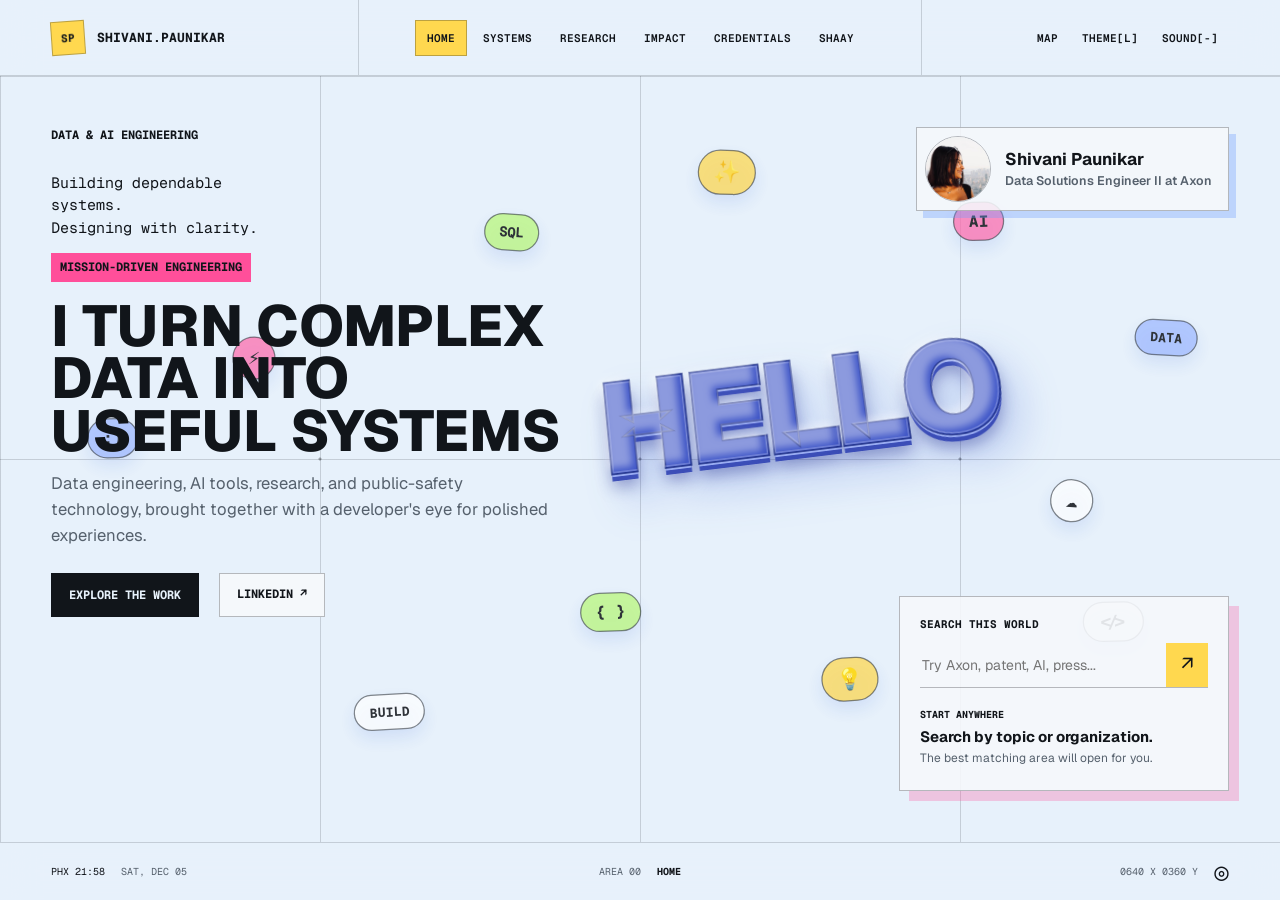
==== index.html @ 2c94ce0b "Match reference scroll parallax behavior" ====
<!doctype html>
<html lang="en">
  <head>
    <meta charset="UTF-8" />
    <meta name="viewport" content="width=device-width, initial-scale=1.0" />
    <meta name="theme-color" content="#e7f1fb" />
    <title>Shivani Paunikar | Data Engineering Portfolio</title>
    <meta
      name="description"
      content="Explore Shivani Paunikar's spatial portfolio: data engineering, AI tools, public-safety technology, research, patents, press, credentials, and community work."
    />
    <link rel="preconnect" href="https://fonts.googleapis.com" />
    <link rel="preconnect" href="https://fonts.gstatic.com" crossorigin />
    <link
      href="https://fonts.googleapis.com/css2?family=Geist:wght@400;500;600;700;800;900&family=Geist+Mono:wght@500;600;700&display=swap"
      rel="stylesheet"
    />
    <link rel="stylesheet" href="styles.css?v=40" />
  </head>
  <body>
    <header class="site-header">
      <button class="brand scene-link" type="button" data-scene="home" aria-label="Go to home">
        <span class="brand-mark" aria-hidden="true">SP</span>
        <span>SHIVANI.PAUNIKAR</span>
      </button>

      <nav class="desktop-nav" aria-label="Portfolio areas">
        <button class="scene-link active" type="button" data-scene="home">Home</button>
        <button class="scene-link" type="button" data-scene="systems">Systems</button>
        <button class="scene-link" type="button" data-scene="research">Research</button>
        <button class="scene-link" type="button" data-scene="impact">Impact</button>
        <button class="scene-link" type="button" data-scene="credentials">Credentials</button>
        <button class="scene-link" type="button" data-scene="personal">Shaay</button>
      </nav>

      <div class="utility-nav">
        <button class="map-toggle" type="button" aria-expanded="false" aria-controls="world-map">Map</button>
        <button class="theme-toggle" type="button" aria-label="Change color theme">Theme[L]</button>
        <button class="sound-toggle" type="button" aria-pressed="false">Sound[-]</button>
      </div>
    </header>

    <main class="viewport" aria-live="polite">
      <div class="innovation-transition" id="innovation-transition" aria-hidden="true">
        <canvas id="transition-canvas"></canvas>
        <div class="portal-core" aria-hidden="true"><i></i><i></i><i></i></div>
        <div class="innovation-copy">
          <span id="transition-kicker">Area 01 / Systems</span>
          <strong><b id="transition-line-one">Innovate with</b><b id="transition-line-two">purpose</b></strong>
        </div>
      </div>
      <div class="world" id="world">
        <section class="scene scene-home" id="home" data-col="0" data-row="0" aria-labelledby="home-title">
          <div class="scene-grid" aria-hidden="true"></div>
          <canvas class="float-canvas" id="float-canvas" aria-hidden="true"></canvas>
          <div class="scene-shell home-shell">
            <div class="home-meta">
              <p class="mono-label">Data &amp; AI Engineering</p>
              <p>Building dependable systems.<br />Designing with clarity.</p>
            </div>

            <div class="profile-chip">
              <img src="assets/shivani-nyc-profile.jpeg?v=2" alt="Shivani Paunikar overlooking New York City" />
              <div>
                <strong>Shivani Paunikar</strong>
                <span>Data Solutions Engineer II at Axon</span>
              </div>
            </div>

            <div class="hero-object" aria-hidden="true">
              <div class="gel-word">
                <span class="gel-letter" data-letter="H">H</span>
                <span class="gel-letter" data-letter="E">E</span>
                <span class="gel-letter" data-letter="L">L</span>
                <span class="gel-letter" data-letter="L">L</span>
                <span class="gel-letter" data-letter="O">O</span>
              </div>
            </div>

            <div class="hero-copy">
              <p class="mono-label accent-label">Mission-driven engineering</p>
              <h1 id="home-title">I turn complex data into useful systems</h1>
              <p>
                Data engineering, AI tools, research, and public-safety technology, brought together
                with a developer's eye for polished experiences.
              </p>
              <div class="hero-actions">
                <button class="primary-action scene-link" type="button" data-scene="systems">Explore the work</button>
                <a href="https://www.linkedin.com/in/shivani-paunikar/" target="_blank" rel="noreferrer">LinkedIn ↗</a>
              </div>
            </div>

            <div class="search-dock">
              <form id="portfolio-search" role="search">
                <label for="search-input">Search this world</label>
                <div class="search-row">
                  <input id="search-input" type="search" placeholder="Try Axon, patent, AI, press..." />
                  <button type="submit" aria-label="Search portfolio">↗</button>
                </div>
              </form>
              <div class="search-results" id="search-results" aria-live="polite"></div>
            </div>
          </div>
        </section>

        <section class="scene scene-systems" id="systems" data-col="1" data-row="0" aria-labelledby="systems-title">
          <div class="scene-grid" aria-hidden="true"></div>
          <div class="scene-shell area-shell">
            <div class="area-heading">
              <p class="mono-label">Area 01 / Systems</p>
              <h2 id="systems-title">Engineering that holds up in the real world</h2>
              <p>Reliable data layers, useful automation, and interfaces built for repeated use.</p>
            </div>

            <div class="systems-visual" aria-hidden="true">
              <div class="terminal-window">
                <div class="terminal-bar"><span></span><span></span><span></span><b>pipeline.status</b></div>
                <div class="terminal-body">
                  <p><span>01</span> ingest operational signals</p>
                  <p><span>02</span> validate + transform</p>
                  <p><span>03</span> publish trusted layers</p>
                  <div class="status-line"><i></i> ALL SYSTEMS READY</div>
                </div>
              </div>
              <div class="flow-node node-a">SQL</div>
              <div class="flow-node node-b">ETL</div>
              <div class="flow-node node-c">BI</div>
            </div>

            <div class="area-cards systems-cards">
              <article class="area-card feature-card">
                <span>Current role</span>
                <h3>Data Solutions Engineer II at Axon</h3>
                <p>Data systems for mission-driven public-safety technology, operational reporting, and trusted workflows.</p>
              </article>
              <article class="area-card">
                <span>Past experience</span>
                <h3>Data Engineer at Tucson Police Department</h3>
                <p>Former TPD data engineer supporting analytics and backend workflows for operational clarity.</p>
              </article>
              <article class="area-card">
                <span>Core stack</span>
                <h3>SQL, Snowflake, ETL, Python, frontend</h3>
                <p>Engineering across data quality, automation, analytics layers, and user-facing tools.</p>
              </article>
              <article class="area-card">
                <span>AI tools</span>
                <h3>Practical AI for real workflows</h3>
                <p>LLM workflows, machine-learning concepts, and computer-vision research connected to useful outcomes.</p>
              </article>
            </div>
          </div>
        </section>

        <section class="scene scene-research" id="research" data-col="2" data-row="0" aria-labelledby="research-title">
          <div class="scene-grid" aria-hidden="true"></div>
          <div class="scene-shell area-shell">
            <div class="area-heading">
              <p class="mono-label">Area 02 / Research &amp; IP</p>
              <h2 id="research-title">Ideas documented, published, and protected</h2>
              <p>Research signals spanning computer vision, publications, patents, and international intellectual property.</p>
              <a class="inline-link" href="https://scholar.google.com/citations?user=-39c6YwAAAAJ&hl=en" target="_blank" rel="noreferrer">Open Google Scholar ↗</a>
            </div>

            <div class="research-orbit" aria-hidden="true">
              <div class="orbit-ring ring-one"></div>
              <div class="orbit-ring ring-two"></div>
              <div class="research-core">R<span>+</span>D</div>
              <span class="orbit-label label-patent">PATENT</span>
              <span class="orbit-label label-scholar">SCHOLAR</span>
              <span class="orbit-label label-books">BOOKS</span>
            </div>

            <div class="area-cards research-cards">
              <article class="area-card feature-card">
                <span>Indian patent</span>
                <h3>Application 202541055731</h3>
                <p>An Intelligent System for Digital Image Forgery Detection Using Machine Learning and Artificial Intelligence Techniques.</p>
              </article>
              <article class="area-card">
                <span>Canada</span>
                <h3>Copyright Registration 1236755</h3>
                <p>An international intellectual-property signal, presented without document downloads.</p>
              </article>
              <article class="area-card">
                <span>United Kingdom</span>
                <h3>UK Intellectual Property Office</h3>
                <p>UK IPO recognition included among international affiliation signals.</p>
              </article>
              <article class="area-card">
                <span>Published books</span>
                <h3>ISBN portfolio</h3>
                <p>978-93-7183-278-6 and 978-93-89476-76-7.</p>
              </article>
            </div>
          </div>
        </section>

        <section class="scene scene-impact" id="impact" data-col="0" data-row="1" aria-labelledby="impact-title">
          <div class="scene-grid" aria-hidden="true"></div>
          <div class="scene-shell area-shell">
            <div class="area-heading">
              <p class="mono-label">Area 03 / Public Impact</p>
              <h2 id="impact-title">Technical work that reaches beyond the codebase</h2>
              <p>Press, AI education, community leadership, and public-safety work connected to real people.</p>
            </div>

            <div class="signal-tower" aria-hidden="true">
              <div class="tower-mast"></div>
              <div class="signal-wave wave-one"></div>
              <div class="signal-wave wave-two"></div>
              <div class="signal-wave wave-three"></div>
              <span>PUBLIC SIGNAL</span>
            </div>

            <div class="link-grid">
              <a class="link-card" href="https://timesofindia.indiatimes.com/city/nagpur/city-girl-shivanis-innovations-helping-tucson-usa-cops-crunch-data-criminals/articleshow/123289347.cms" target="_blank" rel="noreferrer">
                <span>Press / India</span>
                <strong>Times of India feature</strong>
                <p>City girl's innovations helping Tucson police crunch data.</p>
                <i>↗</i>
              </a>
              <a class="link-card" href="https://epaper.bhaskarhindi.com/c/77640431" target="_blank" rel="noreferrer">
                <span>Media</span>
                <strong>Dainik Bhaskar</strong>
                <p>Regional media feature and visibility.</p>
                <i>↗</i>
              </a>
              <a class="link-card" href="https://www.cee.org/newsevents/press-releases/cee-offers-webinar-teaching-ai" target="_blank" rel="noreferrer">
                <span>Teaching AI</span>
                <strong>CEE webinar</strong>
                <p>AI education and outreach.</p>
                <i>↗</i>
              </a>
              <a class="link-card" href="https://globalai.community/chapters/tempe/" target="_blank" rel="noreferrer">
                <span>Community</span>
                <strong>Global AI Community Tempe</strong>
                <p>Chapter leadership and ecosystem building.</p>
                <i>↗</i>
              </a>
            </div>
          </div>
        </section>

        <section class="scene scene-credentials" id="credentials" data-col="1" data-row="1" aria-labelledby="credentials-title">
          <div class="scene-grid" aria-hidden="true"></div>
          <div class="scene-shell area-shell">
            <div class="area-heading">
              <p class="mono-label">Area 04 / Credentials</p>
              <h2 id="credentials-title">Proof of range, learning, and leadership</h2>
              <p>Technical certifications, competition judging, and community work across engineering and AI.</p>
              <a class="inline-link" href="https://www.linkedin.com/in/shivani-paunikar/" target="_blank" rel="noreferrer">View on LinkedIn ↗</a>
            </div>

            <div class="credential-stack" aria-hidden="true">
              <div class="stack-card stack-back">VERIFY</div>
              <div class="stack-card stack-mid">BUILD</div>
              <div class="stack-card stack-front">LEAD</div>
            </div>

            <div class="credential-list">
              <article>
                <span>01</span>
                <div><h3>Licenses &amp; certifications</h3><p>AWS, Agile, Jira, DevOps, Analytics, and DataCamp credentials.</p></div>
              </article>
              <article>
                <span>02</span>
                <div><h3>Competition judging</h3><p>Opportunity Hack, ASU Fall Hackathon, Summer Global Hackathon, and Technovation Silver Judge.</p></div>
              </article>
              <article>
                <span>03</span>
                <div><h3>Community leadership</h3><p>AI webinars, chapter involvement, practical learning support, and ecosystem work.</p></div>
              </article>
            </div>
          </div>
        </section>

        <section class="scene scene-personal" id="personal" data-col="2" data-row="1" aria-labelledby="personal-title">
          <div class="scene-grid" aria-hidden="true"></div>
          <div class="scene-shell personal-shell">
            <div class="personal-copy">
              <p class="mono-label">Area 05 / Outside Work</p>
              <h2 id="personal-title">Meet my companion Shaay</h2>
              <p>
                Outside work I stay curious, creative, and very much a dog person. Shaay brings
                mountain air, reset energy, and loyal company after intense engineering weeks.
              </p>
              <div class="personal-actions">
                <a href="https://www.linkedin.com/in/shivani-paunikar/" target="_blank" rel="noreferrer">Connect on LinkedIn ↗</a>
                <button class="scene-link" type="button" data-scene="home">Return home</button>
              </div>
              <div class="closing-note">
                <span>Open to collaboration</span>
                <strong>For meaningful technical missions where systems thinking meets human impact.</strong>
              </div>
            </div>
            <figure class="shaay-frame video-frame">
              <div class="visit-message">
                <span>Thanks for visiting</span>
                <strong>Keep building with curiosity, care, and a little joy along the way.</strong>
              </div>
              <div class="shaay-media-pair">
                <img src="assets/dog.jpeg" alt="Shaay resting in the snow" />
                <video
                  autoplay
                  muted
                  loop
                  controls
                  playsinline
                  preload="metadata"
                  poster="assets/shaay-visit-poster.png"
                  aria-label="Shaay enjoying a sunny day outdoors"
                >
                  <source src="assets/shaay-visit.m4v" type="video/mp4" />
                  Your browser does not support embedded video.
                </video>
              </div>
              <figcaption>SHAAY / MOUNTAIN + OFF-DUTY MODE</figcaption>
            </figure>
          </div>
        </section>
      </div>
    </main>

    <aside class="world-map" id="world-map" aria-label="Portfolio map" aria-hidden="true">
      <div class="map-header">
        <div><span>World map</span><strong>Choose an area</strong></div>
        <button class="map-close" type="button" aria-label="Close map">×</button>
      </div>
      <div class="map-grid">
        <button class="map-cell scene-link active" type="button" data-scene="home"><small>00</small><strong>Home</strong></button>
        <button class="map-cell scene-link" type="button" data-scene="systems"><small>01</small><strong>Systems</strong></button>
        <button class="map-cell scene-link" type="button" data-scene="research"><small>02</small><strong>Research</strong></button>
        <button class="map-cell scene-link" type="button" data-scene="impact"><small>03</small><strong>Impact</strong></button>
        <button class="map-cell scene-link" type="button" data-scene="credentials"><small>04</small><strong>Credentials</strong></button>
        <button class="map-cell scene-link" type="button" data-scene="personal"><small>05</small><strong>Shaay</strong></button>
      </div>
      <p>Use arrow keys, swipe, or the navigation to move through the portfolio.</p>
    </aside>
    <div class="map-backdrop" aria-hidden="true"></div>

    <footer class="hud">
      <div class="hud-time"><span id="local-time">PHX --:--</span><span id="local-date">--</span></div>
      <div class="hud-position"><span id="scene-index">AREA 00</span><strong id="scene-name">HOME</strong></div>
      <div class="hud-coordinates"><span id="coordinates">0640 X 0360 Y</span><span class="globe" aria-hidden="true">◎</span></div>
    </footer>

    <noscript>This portfolio needs JavaScript enabled for spatial navigation.</noscript>
    <audio
      id="ambient-audio"
      src="assets/charming-phonk-background.mp3"
      preload="metadata"
      loop
      playsinline
      aria-hidden="true"
    ></audio>
    <script src="script.js?v=40"></script>
  </body>
</html>
---- styles.css ----
:root {
  --paper: #e7f1fb;
  --paper-strong: #f5f8fb;
  --ink: #11151a;
  --muted: #56616d;
  --line: rgba(17, 21, 26, 0.16);
  --line-strong: rgba(17, 21, 26, 0.28);
  --blue: #6f9dff;
  --blue-dark: #315bd6;
  --pink: #ff4f9a;
  --yellow: #ffd84f;
  --green: #a8f05a;
  --violet: #9e72ff;
  --white: #ffffff;
  --header-h: 76px;
  --hud-h: 58px;
  --mono: "Geist Mono", ui-monospace, SFMono-Regular, Menlo, monospace;
  --sans: "Geist", -apple-system, BlinkMacSystemFont, "Segoe UI", sans-serif;
}

* {
  box-sizing: border-box;
}

html,
body {
  width: 100%;
  height: 100%;
  margin: 0;
  overflow: hidden;
}

body {
  background: var(--paper);
  color: var(--ink);
  font-family: var(--sans);
  letter-spacing: 0;
  transition: background 240ms ease, color 240ms ease;
}

body.dark {
  --paper: #11151b;
  --paper-strong: #1a2029;
  --ink: #f1f5fa;
  --muted: #aab5c2;
  --line: rgba(241, 245, 250, 0.14);
  --line-strong: rgba(241, 245, 250, 0.28);
  --blue: #739dff;
  --blue-dark: #9eb9ff;
}

button,
input {
  color: inherit;
  font: inherit;
  letter-spacing: 0;
}

button,
a {
  -webkit-tap-highlight-color: transparent;
}

button {
  border: 0;
}

a {
  color: inherit;
  text-decoration: none;
}

button:focus-visible,
a:focus-visible,
input:focus-visible {
  outline: 3px solid var(--pink);
  outline-offset: 3px;
}

.site-header {
  position: fixed;
  z-index: 50;
  top: 0;
  left: 0;
  display: grid;
  width: 100%;
  height: var(--header-h);
  grid-template-columns: minmax(230px, 1fr) auto minmax(230px, 1fr);
  align-items: center;
  border-bottom: 1px solid var(--line);
  background: color-mix(in srgb, var(--paper) 84%, transparent);
  backdrop-filter: blur(18px);
}

.site-header::before,
.site-header::after {
  position: absolute;
  top: 0;
  bottom: 0;
  width: 1px;
  background: var(--line);
  content: "";
}

.site-header::before {
  left: 28%;
}

.site-header::after {
  right: 28%;
}

.brand {
  display: inline-flex;
  width: max-content;
  align-items: center;
  gap: 12px;
  margin-left: clamp(20px, 4vw, 64px);
  padding: 0;
  background: transparent;
  cursor: pointer;
  font-family: var(--mono);
  font-size: 13px;
  font-weight: 700;
  text-transform: uppercase;
}

.brand-mark {
  display: grid;
  width: 34px;
  height: 34px;
  place-items: center;
  border: 1px solid var(--line-strong);
  background: var(--yellow);
  color: #11151a;
  font-size: 11px;
  transform: rotate(-4deg);
}

.desktop-nav,
.utility-nav {
  display: flex;
  align-items: center;
}

.desktop-nav {
  justify-content: center;
  gap: 4px;
}

.desktop-nav button,
.utility-nav button {
  padding: 10px 11px;
  background: transparent;
  cursor: pointer;
  font-family: var(--mono);
  font-size: 11px;
  font-weight: 600;
  text-transform: uppercase;
}

.desktop-nav button {
  border: 1px solid transparent;
}

.desktop-nav button:hover,
.desktop-nav button.active {
  border-color: var(--line-strong);
  background: var(--yellow);
  color: #11151a;
}

.utility-nav {
  justify-content: flex-end;
  gap: 2px;
  margin-right: clamp(20px, 4vw, 64px);
}

.utility-nav button:hover {
  background: color-mix(in srgb, var(--blue) 22%, transparent);
}

.map-toggle {
  display: block;
}

.viewport {
  position: fixed;
  inset: var(--header-h) 0 var(--hud-h);
  overflow-x: hidden;
  overflow-y: auto;
  overscroll-behavior-y: contain;
  touch-action: pan-y pinch-zoom;
  perspective: 1800px;
  perspective-origin: 50% 50%;
  isolation: isolate;
}

.viewport::-webkit-scrollbar {
  width: 0;
  height: 0;
}

.viewport::before,
.viewport::after {
  position: absolute;
  z-index: 30;
  inset: 0;
  opacity: 0;
  pointer-events: none;
  content: "";
}

.viewport::before {
  width: 100%;
  height: 34%;
  background: linear-gradient(180deg, transparent, rgba(3, 7, 18, 0.34) 48%, rgba(255, 255, 255, 0.18) 51%, transparent);
  filter: blur(1px);
}

.viewport::after {
  background: rgba(6, 10, 20, 0.12);
}

.viewport.scene-turning::after {
  animation: pageFlash 940ms ease-out both;
}

.viewport.scene-turning.turn-next::before {
  animation: foldSpineNext 940ms cubic-bezier(0.2, 0.72, 0.18, 1) both;
}

.viewport.scene-turning.turn-previous::before {
  animation: foldSpinePrevious 940ms cubic-bezier(0.2, 0.72, 0.18, 1) both;
}

body.is-swiping .viewport {
  cursor: grabbing;
  user-select: none;
}

.innovation-transition {
  position: sticky;
  z-index: 42;
  top: 0;
  left: 0;
  width: 100%;
  height: 100%;
  margin-bottom: -100%;
  overflow: hidden;
  background: linear-gradient(180deg, var(--paper) 0%, #7895e4 28%, #9d7fd3 56%, #e486b6 78%, var(--paper) 100%);
  color: #ffffff;
  opacity: 0;
  pointer-events: none;
  transform: translateZ(120px) scale(1.08);
  visibility: hidden;
}

body.dark .innovation-transition {
  background: linear-gradient(180deg, var(--paper) 0%, #182f73 28%, #3f3475 56%, #71375f 78%, var(--paper) 100%);
}

.innovation-transition::before {
  position: absolute;
  z-index: 1;
  inset: 0;
  background-image:
    linear-gradient(rgba(255, 255, 255, 0.08) 1px, transparent 1px),
    linear-gradient(90deg, rgba(255, 255, 255, 0.08) 1px, transparent 1px);
  background-size: 25% 50%;
  content: "";
}

.innovation-transition::after {
  position: absolute;
  z-index: 3;
  inset: 0;
  border: 1px solid rgba(255, 255, 255, 0.16);
  box-shadow: inset 0 0 120px rgba(2, 6, 28, 0.5);
  content: "";
}

.innovation-transition.is-active {
  visibility: visible;
  animation: portalReveal 1220ms cubic-bezier(0.22, 0.76, 0.18, 1) both;
}

.innovation-transition.is-scroll-active {
  visibility: visible;
  opacity: var(--scroll-visibility, 0);
  transform: translate3d(0, var(--scroll-shift, 0), 0) scale(var(--scroll-scale, 1));
}

#transition-canvas {
  position: absolute;
  z-index: 0;
  inset: 0;
}

.innovation-copy {
  position: absolute;
  z-index: 4;
  top: 50%;
  left: 50%;
  width: min(88vw, 880px);
  text-align: center;
  transform: translate(-50%, -50%);
  translate: 0 var(--copy-y, 0);
}

.innovation-copy > span {
  display: inline-block;
  margin-bottom: 18px;
  padding: 7px 10px;
  border: 1px solid rgba(255, 255, 255, 0.5);
  background: rgba(7, 17, 63, 0.72);
  font-family: var(--mono);
  font-size: 11px;
  font-weight: 700;
  text-transform: uppercase;
}

.innovation-copy strong,
.innovation-copy strong b {
  display: block;
}

.innovation-copy strong {
  font-size: clamp(46px, 7.4vw, 112px);
  font-weight: 900;
  line-height: 0.82;
  text-transform: uppercase;
  text-shadow: 0 12px 36px rgba(33, 102, 255, 0.4);
}

.innovation-copy strong b {
  font-weight: inherit;
}

.innovation-copy strong b:last-child {
  color: #9eeeff;
}

.is-active .innovation-copy > span {
  animation: portalKicker 760ms 80ms cubic-bezier(0.2, 0.8, 0.2, 1) both;
}

.is-active .innovation-copy strong b:first-child {
  animation: portalTypeNext 780ms 60ms cubic-bezier(0.18, 0.78, 0.2, 1) both;
}

.is-active .innovation-copy strong b:last-child {
  animation: portalTypePrevious 780ms 110ms cubic-bezier(0.18, 0.78, 0.2, 1) both;
}

.portal-core {
  position: absolute;
  z-index: 2;
  top: 50%;
  left: 50%;
  width: min(28vw, 360px);
  aspect-ratio: 1;
  transform: translate(-50%, -50%);
  rotate: var(--core-turn, 0deg);
}

.portal-core i {
  position: absolute;
  inset: 18%;
  border: 2px solid #b8ff63;
  border-radius: 50%;
  box-shadow: 0 0 24px rgba(184, 255, 99, 0.5);
  transform: rotateX(70deg);
}

.portal-core i:nth-child(2) {
  inset: 28% 8%;
  border-color: #7cecff;
  transform: rotateY(70deg) rotateZ(24deg);
}

.portal-core i:nth-child(3) {
  inset: 10% 30%;
  border-color: #ff6db4;
  transform: rotateY(64deg) rotateZ(-32deg);
}

.is-active .portal-core {
  animation: portalCorePulse 1220ms cubic-bezier(0.2, 0.75, 0.2, 1) both;
}

@keyframes portalReveal {
  0% { opacity: 0; transform: translate3d(0, 100%, 80px) scale(0.985); }
  18% { opacity: 1; }
  32%, 68% { opacity: 1; transform: translate3d(0, 0, 0) scale(1); }
  100% { opacity: 0; transform: translate3d(0, -100%, -80px) scale(0.985); }
}

@keyframes portalKicker {
  0% { opacity: 0; transform: translateY(18px); }
  35%, 72% { opacity: 1; transform: translateY(0); }
  100% { opacity: 0; transform: translateY(-12px); }
}

@keyframes portalTypeNext {
  0% { opacity: 0; transform: translateX(12%) skewX(-8deg); }
  32%, 72% { opacity: 1; transform: translateX(0) skewX(0); }
  100% { opacity: 0; transform: translateX(-7%) skewX(5deg); }
}

@keyframes portalTypePrevious {
  0% { opacity: 0; transform: translateX(-12%) skewX(8deg); }
  32%, 72% { opacity: 1; transform: translateX(0) skewX(0); }
  100% { opacity: 0; transform: translateX(7%) skewX(-5deg); }
}

@keyframes portalCorePulse {
  0% { opacity: 0; transform: translate(-50%, -50%) scale(0.35) rotate(-24deg); }
  42% { opacity: 0.82; }
  100% { opacity: 0; transform: translate(-50%, -50%) scale(1.8) rotate(46deg); }
}

.world {
  position: absolute;
  top: 0;
  left: 0;
  width: 100vw;
  height: 600%;
  transform: translate3d(0, 0, 0);
  transition: none;
  transform-style: preserve-3d;
  will-change: transform;
}

.scene.page-out-next .scene-shell,
.scene.page-out-previous .scene-shell,
.scene.page-in-next .scene-shell,
.scene.page-in-previous .scene-shell,
.scene.gesture-preview .scene-shell {
  backface-visibility: hidden;
  transform-style: preserve-3d;
  will-change: transform, filter, opacity;
}

.scene.page-out-next .scene-shell {
  transform-origin: center top;
  animation: pageOutNext 1220ms cubic-bezier(0.22, 0.78, 0.18, 1) both;
}

.scene.page-out-previous .scene-shell {
  transform-origin: center bottom;
  animation: pageOutPrevious 1220ms cubic-bezier(0.22, 0.78, 0.18, 1) both;
}

.scene.page-in-next .scene-shell {
  transform-origin: center bottom;
  animation: pageInNext 1220ms cubic-bezier(0.22, 0.78, 0.18, 1) both;
}

.scene.page-in-previous .scene-shell {
  transform-origin: center top;
  animation: pageInPrevious 1220ms cubic-bezier(0.22, 0.78, 0.18, 1) both;
}

.scene.gesture-preview .scene-shell {
  transition: none;
  transform: translate3d(0, var(--gesture-shift), var(--gesture-depth)) rotateX(var(--gesture-rotate));
}

.scene.gesture-next .scene-shell { transform-origin: center top; }
.scene.gesture-previous .scene-shell { transform-origin: center bottom; }

@keyframes pageOutNext {
  0% { opacity: 1; filter: brightness(1); transform: translate3d(0, 0, 0) rotateX(0) scale(1); }
  48% { opacity: 0.9; filter: brightness(0.86); transform: translate3d(0, -7%, -70px) rotateX(3deg) scale(0.99); }
  100% { opacity: 0.34; filter: brightness(0.65); transform: translate3d(0, -18%, -150px) rotateX(8deg) scale(0.97); }
}

@keyframes pageOutPrevious {
  0% { opacity: 1; filter: brightness(1); transform: translate3d(0, 0, 0) rotateX(0) scale(1); }
  48% { opacity: 0.9; filter: brightness(0.86); transform: translate3d(0, 7%, -70px) rotateX(-3deg) scale(0.99); }
  100% { opacity: 0.34; filter: brightness(0.65); transform: translate3d(0, 18%, -150px) rotateX(-8deg) scale(0.97); }
}

@keyframes pageInNext {
  0% { opacity: 0.34; filter: brightness(0.68); transform: translate3d(0, 18%, -160px) rotateX(-8deg) scale(0.97); }
  55% { opacity: 0.94; filter: brightness(0.96); transform: translate3d(0, 3%, -28px) rotateX(-2deg) scale(0.995); }
  100% { opacity: 1; filter: brightness(1); transform: translate3d(0, 0, 0) rotateX(0) scale(1); }
}

@keyframes pageInPrevious {
  0% { opacity: 0.34; filter: brightness(0.68); transform: translate3d(0, -18%, -160px) rotateX(8deg) scale(0.97); }
  55% { opacity: 0.94; filter: brightness(0.96); transform: translate3d(0, -3%, -28px) rotateX(2deg) scale(0.995); }
  100% { opacity: 1; filter: brightness(1); transform: translate3d(0, 0, 0) rotateX(0) scale(1); }
}

@keyframes foldSpineNext {
  0% { opacity: 0; transform: translateY(250%) skewY(-5deg); }
  24% { opacity: 0.72; }
  100% { opacity: 0; transform: translateY(-110%) skewY(4deg); }
}

@keyframes foldSpinePrevious {
  0% { opacity: 0; transform: translateY(-110%) skewY(5deg); }
  24% { opacity: 0.72; }
  100% { opacity: 0; transform: translateY(250%) skewY(-4deg); }
}

@keyframes pageFlash {
  0%, 100% { opacity: 0; }
  38% { opacity: 0.32; }
}

.scene {
  position: absolute;
  width: 100vw;
  height: calc(100% / 6);
  min-height: 0;
  overflow: hidden;
  background: var(--paper);
  perspective: 1800px;
  transform-style: preserve-3d;
}

.scene[data-col] { left: 0; }
#home { top: 0; }
#systems { top: calc(100% / 6); }
#research { top: calc(200% / 6); }
#impact { top: calc(300% / 6); }
#credentials { top: calc(400% / 6); }
#personal { top: calc(500% / 6); }

.scene-grid {
  position: absolute;
  inset: 0;
  background-image:
    linear-gradient(var(--line) 1px, transparent 1px),
    linear-gradient(90deg, var(--line) 1px, transparent 1px);
  background-size: 25% 50%;
  pointer-events: none;
}

.scene-grid::before {
  position: absolute;
  inset: 0;
  background-image:
    radial-gradient(circle at 25% 50%, var(--ink) 0 1px, transparent 2px),
    radial-gradient(circle at 50% 50%, var(--ink) 0 1px, transparent 2px),
    radial-gradient(circle at 75% 50%, var(--ink) 0 1px, transparent 2px);
  background-size: 100% 100%;
  opacity: 0.35;
  content: "";
}

.float-canvas {
  position: absolute;
  z-index: 1;
  inset: 0;
  display: block;
  width: 100%;
  height: 100%;
  opacity: 0.86;
  pointer-events: none;
}

body.dark .float-canvas {
  opacity: 0.72;
}

.scene-shell {
  position: relative;
  z-index: 2;
  width: 100%;
  height: 100%;
  padding: clamp(24px, 4vw, 62px);
  backface-visibility: hidden;
  transform: translate3d(0, 0, 0);
  translate: 0 var(--shell-y, 0);
  scale: var(--shell-scale, 1);
  opacity: var(--shell-opacity, 1);
}

.hero-copy,
.area-heading,
.personal-copy {
  translate: 0 var(--heading-y, 0);
}

.hero-object,
.systems-visual,
.research-orbit,
.signal-tower,
.credential-stack,
.shaay-frame {
  translate: 0 var(--visual-y, 0);
}

.search-dock,
.area-cards,
.link-grid,
.credential-list {
  translate: 0 var(--content-y, 0);
}

.mono-label {
  margin: 0;
  font-family: var(--mono);
  font-size: 12px;
  font-weight: 700;
  line-height: 1.4;
  text-transform: uppercase;
}

.home-shell {
  display: grid;
  grid-template-columns: minmax(220px, 1fr) minmax(440px, 1.5fr) minmax(260px, 1fr);
  grid-template-rows: 110px 1fr 150px;
  gap: 16px;
}

.home-meta {
  grid-column: 1;
  grid-row: 1;
}

.home-meta > p:last-child {
  max-width: 220px;
  margin: 28px 0 0;
  font-family: var(--mono);
  font-size: 15px;
  line-height: 1.5;
}

.profile-chip {
  display: flex;
  grid-column: 3;
  grid-row: 1;
  align-self: start;
  justify-self: end;
  align-items: center;
  gap: 14px;
  max-width: 370px;
  padding: 8px 16px 8px 8px;
  border: 1px solid var(--line-strong);
  background: color-mix(in srgb, var(--paper-strong) 88%, transparent);
  box-shadow: 7px 7px 0 color-mix(in srgb, var(--blue) 35%, transparent);
}

.profile-chip img {
  width: 66px;
  height: 66px;
  flex: 0 0 auto;
  border: 1px solid var(--line-strong);
  border-radius: 50%;
  object-fit: cover;
  object-position: center;
}

.profile-chip div {
  min-width: 0;
}

.profile-chip strong,
.profile-chip span {
  display: block;
}

.profile-chip strong {
  font-size: 17px;
  line-height: 1.2;
}

.profile-chip span {
  margin-top: 3px;
  color: var(--muted);
  font-size: 12.5px;
  font-weight: 600;
}

.hero-object {
  --drift-x: 0px;
  --drift-y: 0px;
  position: relative;
  grid-column: 2;
  grid-row: 1 / 4;
  min-height: 420px;
  align-self: center;
  perspective: 1000px;
  pointer-events: none;
  transform: translate3d(calc(150px + var(--drift-x)), var(--drift-y), 0) scale(0.88);
  transition: transform 220ms ease-out;
}

.gel-word {
  position: absolute;
  inset: 8% -3% 5% 0;
  display: flex;
  align-items: center;
  justify-content: center;
  gap: clamp(0px, 0.2vw, 4px);
  filter: drop-shadow(18px 24px 22px rgba(49, 91, 214, 0.22));
  transform: translateY(-68px) rotate(-7deg) rotateX(8deg);
  transform-style: preserve-3d;
}

.gel-letter {
  --push-x: 0px;
  --push-y: 0px;
  --squash-x: 1;
  --squash-y: 1;
  --tilt: 0deg;
  position: relative;
  display: inline-block;
  color: #4057c8;
  font-family: var(--display);
  font-size: clamp(94px, 11.7vw, 184px);
  font-weight: 900;
  letter-spacing: -0.08em;
  line-height: 0.8;
  -webkit-text-stroke: 2px rgba(19, 36, 122, 0.72);
  text-shadow:
    0 3px 0 rgba(174, 193, 255, 0.82),
    0 8px 0 rgba(52, 70, 181, 0.92),
    0 15px 18px rgba(31, 41, 137, 0.4);
  transform: translate3d(var(--push-x), var(--push-y), 0) rotate(var(--tilt)) scaleX(var(--squash-x)) scaleY(var(--squash-y));
  transform-origin: 50% 70%;
  transition: transform 190ms cubic-bezier(0.2, 0.85, 0.25, 1.15);
  animation: gelLetterFloat 3.7s ease-in-out infinite;
  will-change: transform, translate;
}

.gel-letter::after {
  position: absolute;
  inset: 0;
  color: transparent;
  content: attr(data-letter);
  -webkit-text-stroke: 1.5px rgba(255, 255, 255, 0.28);
  text-shadow: -6px -5px 8px rgba(255, 255, 255, 0.4);
  transform: translateZ(14px) scale(0.96);
}

.gel-letter:nth-child(2) { animation-delay: -1.4s; }
.gel-letter:nth-child(3) { animation-delay: -2.7s; }
.gel-letter:nth-child(4) { animation-delay: -0.8s; }
.gel-letter:nth-child(5) { animation-delay: -3.5s; }

.gel-letter:nth-child(2) { animation-duration: 4.1s; }
.gel-letter:nth-child(3) { animation-duration: 3.5s; }
.gel-letter:nth-child(4) { animation-duration: 4.3s; }
.gel-letter:nth-child(5) { animation-duration: 3.9s; }

body.dark .gel-letter {
  color: #9d7cff;
  -webkit-text-stroke-color: rgba(74, 45, 162, 0.86);
  text-shadow:
    0 3px 0 rgba(222, 211, 255, 0.92),
    0 8px 0 rgba(103, 68, 210, 0.92),
    0 15px 22px rgba(81, 42, 170, 0.5);
}

body.dark .gel-letter::after {
  -webkit-text-stroke: 1.5px rgba(255, 255, 255, 0.42);
  text-shadow: -6px -5px 8px rgba(255, 255, 255, 0.6);
}

@keyframes gelLetterFloat {
  0%, 100% { translate: 0 3px; }
  50% { translate: 0 -16px; }
}

.data-loop {
  position: absolute;
  border: clamp(24px, 3.5vw, 54px) solid color-mix(in srgb, var(--blue) 82%, white);
  border-radius: 48% 52% 46% 54%;
  filter: drop-shadow(18px 24px 0 rgba(49, 91, 214, 0.16));
  transform-style: preserve-3d;
}

.loop-one {
  top: 12%;
  left: 5%;
  width: 62%;
  height: 62%;
  animation: loopFloat 6s ease-in-out infinite;
  transform: rotate(-18deg) rotateX(52deg);
}

.loop-two {
  right: 2%;
  bottom: 10%;
  width: 52%;
  height: 55%;
  border-color: color-mix(in srgb, var(--violet) 72%, white);
  animation: loopFloatTwo 7s ease-in-out infinite;
  transform: rotate(24deg) rotateY(50deg);
}

.pipeline-core {
  position: absolute;
  top: 46%;
  left: 50%;
  display: flex;
  width: 118px;
  height: 118px;
  align-items: center;
  justify-content: center;
  gap: 7px;
  border: 2px solid #11151a;
  background: var(--yellow);
  box-shadow: 10px 10px 0 var(--pink);
  transform: translate(-50%, -50%) rotate(8deg);
}

.pipeline-core span {
  width: 13px;
  height: 50px;
  background: #11151a;
  animation: dataPulse 1.4s ease-in-out infinite alternate;
}

.pipeline-core span:nth-child(2) { height: 76px; animation-delay: 180ms; }
.pipeline-core span:nth-child(3) { height: 34px; animation-delay: 360ms; }

.object-tag {
  position: absolute;
  z-index: 3;
  padding: 8px 11px;
  border: 1px solid #11151a;
  color: #11151a;
  font-family: var(--mono);
  font-size: 11px;
  font-weight: 800;
  box-shadow: 4px 4px 0 rgba(17, 21, 26, 0.2);
}

.tag-sql { top: 16%; left: 3%; background: var(--green); transform: rotate(-9deg); }
.tag-ai { top: 9%; right: 9%; background: var(--pink); transform: rotate(8deg); }
.tag-etl { right: 3%; bottom: 21%; background: var(--yellow); transform: rotate(-5deg); }
.tag-impact { left: 8%; bottom: 12%; background: var(--white); transform: rotate(6deg); }

.hero-copy {
  position: relative;
  z-index: 4;
  grid-column: 1 / 3;
  grid-row: 2;
  align-self: end;
  max-width: 560px;
  padding-bottom: 10px;
}

.accent-label {
  width: max-content;
  padding: 6px 9px;
  background: var(--pink);
  color: #11151a;
}

.hero-copy h1 {
  max-width: 520px;
  margin: 18px 0 14px;
  font-size: clamp(46px, 4.5vw, 68px);
  font-weight: 800;
  line-height: 0.91;
  text-transform: uppercase;
}

.hero-copy > p:not(.mono-label) {
  max-width: 500px;
  margin: 0;
  color: var(--muted);
  font-size: clamp(16px, 1.3vw, 20px);
  line-height: 1.55;
}

.hero-actions {
  display: flex;
  align-items: center;
  gap: 20px;
  margin-top: 24px;
}

.primary-action,
.hero-actions a,
.inline-link,
.personal-actions a,
.personal-actions button {
  min-height: 44px;
  padding: 12px 17px;
  border: 1px solid var(--line-strong);
  background: var(--paper-strong);
  cursor: pointer;
  font-family: var(--mono);
  font-size: 12px;
  font-weight: 700;
  text-transform: uppercase;
}

.primary-action {
  background: var(--ink);
  color: var(--paper);
}

.hero-actions a:hover,
.inline-link:hover,
.personal-actions a:hover,
.personal-actions button:hover {
  background: var(--yellow);
  color: #11151a;
}

.search-dock {
  position: absolute;
  z-index: 5;
  right: clamp(24px, 4vw, 62px);
  bottom: clamp(24px, 4vw, 52px);
  width: min(330px, 28vw);
  padding: 20px;
  border: 1px solid var(--line-strong);
  background: color-mix(in srgb, var(--paper-strong) 90%, transparent);
  box-shadow: 10px 10px 0 color-mix(in srgb, var(--pink) 28%, transparent);
}

.search-dock label {
  display: block;
  margin-bottom: 12px;
  font-family: var(--mono);
  font-size: 11px;
  font-weight: 700;
  text-transform: uppercase;
}

.search-row {
  display: grid;
  grid-template-columns: 1fr 42px;
  border-bottom: 1px solid var(--line-strong);
}

.search-row input {
  min-width: 0;
  height: 44px;
  border: 0;
  background: transparent;
  outline: 0;
  font-size: 14px;
}

.search-row button {
  background: var(--yellow);
  color: #11151a;
  cursor: pointer;
  font-size: 20px;
}

.search-results {
  min-height: 82px;
  padding-top: 14px;
}

.search-results span {
  font-family: var(--mono);
  font-size: 10px;
  font-weight: 700;
  text-transform: uppercase;
}

.search-results strong,
.search-results p {
  display: block;
  margin: 4px 0 0;
}

.search-results strong {
  font-size: 15px;
}

.search-results p {
  color: var(--muted);
  font-size: 12px;
  line-height: 1.45;
}

.area-shell {
  display: grid;
  grid-template-columns: minmax(260px, 0.72fr) minmax(360px, 1.05fr) minmax(340px, 1.15fr);
  grid-template-rows: 1fr;
  align-items: center;
  gap: clamp(24px, 3vw, 54px);
}

.area-heading {
  align-self: start;
  padding-top: 5vh;
}

.area-heading h2,
.personal-copy h2 {
  margin: 20px 0 18px;
  font-size: clamp(34px, 4vw, 64px);
  font-weight: 800;
  line-height: 0.98;
  text-transform: uppercase;
}

.area-heading > p:not(.mono-label),
.personal-copy > p:not(.mono-label) {
  margin: 0;
  color: var(--muted);
  font-size: 17px;
  line-height: 1.55;
}

.inline-link {
  display: inline-flex;
  margin-top: 24px;
}

.area-cards {
  display: grid;
  align-self: stretch;
  align-content: center;
  gap: 12px;
}

.systems-cards {
  grid-template-columns: 1fr 1fr;
}

.area-card {
  padding: clamp(18px, 2vw, 28px);
  border: 1px solid var(--line-strong);
  background: color-mix(in srgb, var(--paper-strong) 92%, transparent);
  box-shadow: 7px 7px 0 color-mix(in srgb, var(--blue) 23%, transparent);
}

.area-card.feature-card {
  background: var(--yellow);
  color: #11151a;
  box-shadow: 8px 8px 0 var(--pink);
}

.area-card > span,
.link-card > span,
.closing-note > span {
  font-family: var(--mono);
  font-size: 10px;
  font-weight: 700;
  text-transform: uppercase;
}

.area-card h3 {
  margin: 10px 0 8px;
  font-size: clamp(18px, 1.7vw, 26px);
  line-height: 1.12;
}

.area-card p {
  margin: 0;
  color: var(--muted);
  font-size: 14px;
  line-height: 1.5;
}

.feature-card p { color: #32363b; }

.systems-visual {
  position: relative;
  min-height: 440px;
  perspective: 1000px;
}

.terminal-window {
  position: absolute;
  top: 50%;
  left: 50%;
  width: min(100%, 520px);
  border: 1px solid #11151a;
  background: #13171d;
  color: #eaf3ff;
  box-shadow: 18px 20px 0 var(--blue);
  transform: translate(-50%, -50%) rotateY(-9deg) rotateX(4deg);
}

.terminal-bar {
  display: flex;
  height: 42px;
  align-items: center;
  gap: 7px;
  padding: 0 14px;
  border-bottom: 1px solid rgba(255, 255, 255, 0.18);
}

.terminal-bar span {
  width: 9px;
  height: 9px;
  border-radius: 50%;
  background: var(--pink);
}

.terminal-bar span:nth-child(2) { background: var(--yellow); }
.terminal-bar span:nth-child(3) { background: var(--green); }

.terminal-bar b {
  margin-left: auto;
  font-family: var(--mono);
  font-size: 10px;
  font-weight: 600;
}

.terminal-body {
  padding: 30px;
  font-family: var(--mono);
  font-size: 13px;
}

.terminal-body p {
  margin: 0 0 22px;
}

.terminal-body p span {
  display: inline-block;
  width: 36px;
  color: var(--green);
}

.status-line {
  margin-top: 34px;
  padding: 14px;
  border: 1px solid rgba(168, 240, 90, 0.45);
  background: rgba(168, 240, 90, 0.08);
  color: var(--green);
}

.status-line i {
  display: inline-block;
  width: 8px;
  height: 8px;
  margin-right: 8px;
  border-radius: 50%;
  background: var(--green);
  box-shadow: 0 0 12px var(--green);
}

.flow-node {
  position: absolute;
  display: grid;
  width: 64px;
  height: 64px;
  place-items: center;
  border: 1px solid #11151a;
  color: #11151a;
  font-family: var(--mono);
  font-size: 12px;
  font-weight: 800;
  box-shadow: 5px 5px 0 rgba(17, 21, 26, 0.18);
}

.node-a { top: 6%; left: 4%; background: var(--yellow); transform: rotate(-7deg); }
.node-b { top: 12%; right: 0; background: var(--pink); transform: rotate(8deg); }
.node-c { bottom: 4%; right: 10%; background: var(--green); transform: rotate(-4deg); }

.research-orbit {
  position: relative;
  min-height: 470px;
}

.orbit-ring {
  position: absolute;
  top: 50%;
  left: 50%;
  border: 2px solid var(--line-strong);
  border-radius: 50%;
  transform: translate(-50%, -50%) rotate(-18deg);
}

.ring-one {
  width: 82%;
  height: 44%;
  animation: orbitSpin 12s linear infinite;
}

.ring-two {
  width: 54%;
  height: 80%;
  border-color: var(--blue-dark);
  animation: orbitSpinTwo 14s linear infinite;
}

.research-core {
  position: absolute;
  top: 50%;
  left: 50%;
  display: grid;
  width: 150px;
  height: 150px;
  place-items: center;
  border: 2px solid #11151a;
  background: var(--yellow);
  color: #11151a;
  font-size: 58px;
  font-weight: 900;
  box-shadow: 12px 12px 0 var(--pink);
  transform: translate(-50%, -50%) rotate(-6deg);
}

.research-core span { color: var(--pink); }

.orbit-label {
  position: absolute;
  padding: 7px 10px;
  border: 1px solid #11151a;
  color: #11151a;
  font-family: var(--mono);
  font-size: 10px;
  font-weight: 800;
}

.label-patent { top: 18%; left: 4%; background: var(--pink); transform: rotate(-8deg); }
.label-scholar { top: 13%; right: 4%; background: var(--green); transform: rotate(7deg); }
.label-books { right: 11%; bottom: 14%; background: var(--white); transform: rotate(-5deg); }

.research-cards {
  grid-template-columns: 1fr 1fr;
}

.research-cards .feature-card {
  grid-column: 1 / 3;
}

.scene-impact {
  background: color-mix(in srgb, var(--paper) 72%, var(--pink));
}

.signal-tower {
  position: relative;
  min-height: 440px;
}

.tower-mast {
  position: absolute;
  bottom: 9%;
  left: 50%;
  width: 12px;
  height: 58%;
  background: var(--ink);
  transform: translateX(-50%);
}

.tower-mast::before,
.tower-mast::after {
  position: absolute;
  bottom: -12px;
  width: 120px;
  height: 12px;
  background: var(--ink);
  content: "";
  transform-origin: center;
}

.tower-mast::before { left: -100px; transform: rotate(-61deg); }
.tower-mast::after { right: -100px; transform: rotate(61deg); }

.signal-wave {
  position: absolute;
  top: 17%;
  left: 50%;
  border: 3px solid var(--blue-dark);
  border-bottom-color: transparent;
  border-left-color: transparent;
  border-radius: 50%;
  transform: translate(-50%, -50%) rotate(-45deg);
  animation: signalPulse 2.2s ease-out infinite;
}

.wave-one { width: 90px; height: 90px; }
.wave-two { width: 170px; height: 170px; animation-delay: 450ms; }
.wave-three { width: 250px; height: 250px; animation-delay: 900ms; }

.signal-tower > span {
  position: absolute;
  right: 4%;
  bottom: 14%;
  padding: 8px 11px;
  border: 1px solid #11151a;
  background: var(--yellow);
  color: #11151a;
  font-family: var(--mono);
  font-size: 11px;
  font-weight: 800;
  transform: rotate(5deg);
}

.link-grid {
  display: grid;
  align-self: stretch;
  align-content: center;
  grid-template-columns: 1fr 1fr;
  gap: 12px;
}

.link-card {
  position: relative;
  min-height: 175px;
  padding: 24px;
  border: 1px solid var(--line-strong);
  background: color-mix(in srgb, var(--paper-strong) 92%, transparent);
  transition: transform 180ms ease, background 180ms ease;
}

.link-card:hover {
  z-index: 2;
  background: var(--yellow);
  color: #11151a;
  transform: translateY(-6px) rotate(-1deg);
}

.link-card strong {
  display: block;
  margin-top: 24px;
  font-size: 20px;
  line-height: 1.15;
}

.link-card p {
  margin: 8px 30px 0 0;
  color: var(--muted);
  font-size: 13px;
  line-height: 1.45;
}

.link-card:hover p { color: #363a40; }

.link-card i {
  position: absolute;
  right: 20px;
  bottom: 16px;
  font-size: 22px;
  font-style: normal;
}

.scene-credentials {
  background: color-mix(in srgb, var(--paper) 80%, var(--yellow));
}

.credential-stack {
  position: relative;
  min-height: 440px;
  perspective: 900px;
}

.stack-card {
  position: absolute;
  top: 50%;
  left: 50%;
  display: grid;
  width: 64%;
  height: 48%;
  place-items: center;
  border: 2px solid #11151a;
  color: #11151a;
  font-family: var(--mono);
  font-size: 28px;
  font-weight: 900;
}

.stack-back {
  background: var(--blue);
  transform: translate(-64%, -68%) rotate(-12deg) rotateY(12deg);
}

.stack-mid {
  background: var(--pink);
  transform: translate(-44%, -52%) rotate(8deg) rotateY(-8deg);
}

.stack-front {
  background: var(--yellow);
  box-shadow: 14px 14px 0 rgba(17, 21, 26, 0.2);
  transform: translate(-54%, -34%) rotate(-2deg);
}

.credential-list {
  border-top: 1px solid var(--line-strong);
}

.credential-list article {
  display: grid;
  grid-template-columns: 46px 1fr;
  gap: 12px;
  padding: 24px 0;
  border-bottom: 1px solid var(--line-strong);
}

.credential-list article > span {
  font-family: var(--mono);
  color: var(--pink);
  font-size: 12px;
  font-weight: 800;
}

.credential-list h3,
.credential-list p {
  margin: 0;
}

.credential-list h3 {
  font-size: 20px;
}

.credential-list p {
  margin-top: 7px;
  color: var(--muted);
  font-size: 14px;
  line-height: 1.45;
}

.personal-shell {
  display: grid;
  grid-template-columns: minmax(330px, 0.85fr) minmax(440px, 1.15fr);
  grid-template-rows: 1fr;
  align-items: center;
  gap: clamp(28px, 5vw, 84px);
}

.personal-copy {
  max-width: 580px;
}

.personal-actions {
  display: flex;
  flex-wrap: wrap;
  gap: 10px;
  margin-top: 28px;
}

.shaay-frame {
  position: relative;
  width: min(100%, 680px);
  margin: 0;
  justify-self: end;
  border: 1px solid var(--line-strong);
  background: var(--paper-strong);
  box-shadow: 18px 18px 0 var(--blue);
  transform: rotate(1.5deg);
}

.shaay-frame.video-frame {
  width: min(100%, 640px);
}

.shaay-frame::before {
  position: absolute;
  z-index: 2;
  top: -20px;
  left: 12%;
  width: 98px;
  height: 38px;
  background: color-mix(in srgb, var(--yellow) 75%, transparent);
  content: "";
  transform: rotate(-7deg);
}

.shaay-frame img {
  display: block;
  width: 100%;
  aspect-ratio: 16 / 10;
  object-fit: cover;
}

.shaay-frame video {
  display: block;
  width: 100%;
  aspect-ratio: 16 / 9;
  background: #090c12;
  object-fit: contain;
}

.shaay-media-pair {
  display: grid;
  height: 320px;
  grid-template-columns: 1fr 1fr;
  background: #090c12;
}

.shaay-media-pair img,
.shaay-media-pair video {
  width: 100%;
  height: 320px;
  aspect-ratio: auto;
}

.shaay-media-pair img {
  object-fit: cover;
  object-position: center;
}

.shaay-media-pair video {
  object-fit: contain;
}

.visit-message {
  display: grid;
  gap: 5px;
  padding: 16px 18px;
  border-bottom: 1px solid var(--line-strong);
  background: color-mix(in srgb, var(--paper-strong) 92%, transparent);
}

.visit-message span {
  color: var(--pink);
  font-family: var(--mono);
  font-size: 10px;
  font-weight: 800;
  text-transform: uppercase;
}

.visit-message strong {
  max-width: 470px;
  font-size: clamp(16px, 1.5vw, 21px);
  line-height: 1.25;
}

.shaay-frame figcaption {
  padding: 12px 16px;
  font-family: var(--mono);
  font-size: 11px;
  font-weight: 700;
}

.closing-note {
  display: grid;
  grid-template-columns: 145px 1fr;
  align-items: center;
  gap: 22px;
  margin-top: 30px;
  padding-top: 18px;
  border-top: 1px solid var(--line-strong);
}

.closing-note strong {
  max-width: 380px;
  font-size: clamp(17px, 1.5vw, 22px);
  line-height: 1.2;
}

.world-map {
  position: fixed;
  z-index: 80;
  top: 50%;
  left: 50%;
  width: min(760px, calc(100vw - 40px));
  padding: 24px;
  border: 1px solid var(--line-strong);
  background: color-mix(in srgb, var(--paper-strong) 96%, transparent);
  box-shadow: 18px 18px 0 color-mix(in srgb, var(--pink) 45%, transparent);
  opacity: 0;
  pointer-events: none;
  transform: translate(-50%, -46%) scale(0.97);
  transition: opacity 180ms ease, transform 180ms ease;
}

.world-map.open {
  opacity: 1;
  pointer-events: auto;
  transform: translate(-50%, -50%) scale(1);
}

.map-header {
  display: flex;
  align-items: center;
  justify-content: space-between;
  margin-bottom: 20px;
}

.map-header span,
.map-header strong {
  display: block;
}

.map-header span {
  font-family: var(--mono);
  color: var(--pink);
  font-size: 10px;
  font-weight: 800;
  text-transform: uppercase;
}

.map-header strong {
  margin-top: 4px;
  font-size: 22px;
}

.map-close {
  width: 42px;
  height: 42px;
  border: 1px solid var(--line-strong);
  background: transparent;
  cursor: pointer;
  font-size: 26px;
}

.map-grid {
  display: grid;
  grid-template-columns: repeat(3, 1fr);
  gap: 8px;
}

.map-cell {
  min-height: 118px;
  padding: 16px;
  border: 1px solid var(--line-strong);
  background: transparent;
  cursor: pointer;
  text-align: left;
}

.map-cell small,
.map-cell strong {
  display: block;
}

.map-cell small {
  font-family: var(--mono);
  color: var(--muted);
  font-size: 10px;
}

.map-cell strong {
  margin-top: 34px;
  font-size: 17px;
}

.map-cell:hover,
.map-cell.active {
  background: var(--yellow);
  color: #11151a;
}

.world-map > p {
  margin: 16px 0 0;
  color: var(--muted);
  font-family: var(--mono);
  font-size: 10px;
}

.map-backdrop {
  position: fixed;
  z-index: 70;
  inset: 0;
  background: rgba(10, 13, 18, 0.34);
  opacity: 0;
  pointer-events: none;
  transition: opacity 180ms ease;
}

.map-backdrop.open {
  opacity: 1;
  pointer-events: auto;
}

.hud {
  position: fixed;
  z-index: 50;
  bottom: 0;
  left: 0;
  display: grid;
  width: 100%;
  height: var(--hud-h);
  grid-template-columns: 1fr auto 1fr;
  align-items: center;
  padding: 0 clamp(20px, 4vw, 64px);
  border-top: 1px solid var(--line);
  background: color-mix(in srgb, var(--paper) 88%, transparent);
  backdrop-filter: blur(18px);
  font-family: var(--mono);
  font-size: 10px;
}

.hud-time,
.hud-position,
.hud-coordinates {
  display: flex;
  align-items: center;
  gap: 16px;
}

.globe {
  display: inline-block;
  rotate: var(--scroll-rotation, 0deg);
}

.hud-time span:last-child,
.hud-position span,
.hud-coordinates span:first-child {
  color: var(--muted);
}

.hud-position {
  padding: 0 22px;
}

.hud-coordinates {
  justify-content: flex-end;
}

.globe {
  font-size: 24px;
}

noscript {
  position: fixed;
  z-index: 100;
  inset: 0;
  display: grid;
  place-items: center;
  background: var(--paper);
}

@keyframes loopFloat {
  0%, 100% { transform: rotate(-18deg) rotateX(52deg) translateY(0); }
  50% { transform: rotate(-13deg) rotateX(48deg) translateY(-16px); }
}

@keyframes loopFloatTwo {
  0%, 100% { transform: rotate(24deg) rotateY(50deg) translateY(0); }
  50% { transform: rotate(19deg) rotateY(54deg) translateY(14px); }
}

@keyframes dataPulse {
  from { transform: scaleY(0.65); }
  to { transform: scaleY(1); }
}

@keyframes orbitSpin {
  from { transform: translate(-50%, -50%) rotate(-18deg); }
  to { transform: translate(-50%, -50%) rotate(342deg); }
}

@keyframes orbitSpinTwo {
  from { transform: translate(-50%, -50%) rotate(28deg); }
  to { transform: translate(-50%, -50%) rotate(-332deg); }
}

@keyframes signalPulse {
  0% { opacity: 0; transform: translate(-50%, -50%) rotate(-45deg) scale(0.6); }
  35% { opacity: 1; }
  100% { opacity: 0; transform: translate(-50%, -50%) rotate(-45deg) scale(1.15); }
}

@media (max-width: 1180px) {
  .site-header {
    grid-template-columns: 1fr auto;
  }

  .site-header::before,
  .site-header::after,
  .desktop-nav {
    display: none;
  }

  .map-toggle {
    display: block;
  }

  .home-shell {
    grid-template-columns: minmax(220px, 0.9fr) minmax(400px, 1.2fr);
    grid-template-rows: 90px 1fr 150px;
  }

  .profile-chip {
    grid-column: 2;
  }

  .hero-object {
    grid-column: 2;
    grid-row: 1 / 4;
    transform: translate3d(calc(34px + var(--drift-x)), var(--drift-y), 0) scale(0.92);
  }

  .hero-copy {
    grid-column: 1 / 3;
    max-width: 660px;
  }

  .search-dock {
    width: 300px;
  }

  .area-shell {
    grid-template-columns: minmax(250px, 0.75fr) minmax(330px, 1fr);
  }

  .area-heading {
    grid-column: 1;
  }

  .systems-visual,
  .research-orbit,
  .signal-tower,
  .credential-stack {
    grid-column: 2;
    grid-row: 1;
  }

  .area-cards,
  .link-grid,
  .credential-list {
    position: absolute;
    right: clamp(24px, 4vw, 62px);
    bottom: clamp(24px, 4vw, 54px);
    left: clamp(24px, 4vw, 62px);
    display: grid;
    grid-template-columns: repeat(4, 1fr);
  }

  .area-card,
  .link-card {
    min-height: 150px;
    padding: 18px;
  }

  .area-card h3,
  .link-card strong {
    font-size: 17px;
  }

  .research-cards .feature-card {
    grid-column: auto;
  }

  .credential-list {
    border-top: 0;
    grid-template-columns: repeat(3, 1fr);
    gap: 8px;
  }

  .credential-list article {
    grid-template-columns: 34px 1fr;
    padding: 18px;
    border: 1px solid var(--line-strong);
    background: color-mix(in srgb, var(--paper-strong) 88%, transparent);
  }
}

@media (max-width: 760px) {
  :root {
    --header-h: 66px;
    --hud-h: 46px;
  }

  .site-header {
    padding: 0 16px;
  }

  .brand {
    gap: 8px;
    margin-left: 0;
    font-size: 11px;
  }

  .brand-mark {
    width: 30px;
    height: 30px;
  }

  .utility-nav {
    gap: 0;
    margin-right: 0;
  }

  .utility-nav button {
    padding: 9px 7px;
    font-size: 9px;
  }

  .theme-toggle,
  .sound-toggle {
    display: block;
  }

  .scene {
    overflow-y: auto;
    overscroll-behavior: auto;
    perspective: 1100px;
  }

  .viewport {
    perspective: 1100px;
  }

  .innovation-transition::before {
    background-size: 50% 33.333%;
  }

  .innovation-copy {
    width: calc(100vw - 36px);
  }

  .innovation-copy > span {
    margin-bottom: 13px;
    font-size: 9px;
  }

  .innovation-copy strong {
    font-size: clamp(38px, 13vw, 52px);
    line-height: 0.86;
  }

  .portal-core {
    width: min(64vw, 260px);
  }

  .world {
    transition: none;
  }

  .viewport::before {
    width: 100%;
    height: 42%;
  }

  .viewport.scene-turning::after,
  .viewport.scene-turning.turn-next::before,
  .viewport.scene-turning.turn-previous::before {
    animation-duration: 1220ms;
  }

  .scene.page-out-next .scene-shell {
    animation: pageOutNext 1220ms cubic-bezier(0.22, 0.78, 0.18, 1) both;
  }

  .scene.page-out-previous .scene-shell {
    animation: pageOutPrevious 1220ms cubic-bezier(0.22, 0.78, 0.18, 1) both;
  }

  .scene.page-in-next .scene-shell {
    animation: pageInNext 1220ms cubic-bezier(0.22, 0.78, 0.18, 1) both;
  }

  .scene.page-in-previous .scene-shell {
    animation: pageInPrevious 1220ms cubic-bezier(0.22, 0.78, 0.18, 1) both;
  }

  .scene.gesture-preview .scene-shell {
    transform: translate3d(0, var(--gesture-shift), var(--gesture-depth)) rotateX(calc(var(--gesture-rotate) * 0.68));
  }

  .scene-grid {
    position: fixed;
    background-size: 50% 33.333%;
  }

  .scene-shell {
    min-height: 100%;
    height: auto;
    padding: 24px 20px 56px;
  }

  .home-shell,
  .area-shell,
  .personal-shell {
    display: flex;
    flex-direction: column;
    align-items: stretch;
    gap: 24px;
  }

  .home-meta {
    order: 1;
  }

  .home-meta > p:last-child {
    display: none;
  }

  .profile-chip {
    order: 2;
    max-width: 100%;
    align-self: flex-start;
    justify-self: auto;
    box-shadow: 5px 5px 0 color-mix(in srgb, var(--blue) 35%, transparent);
  }

  .profile-chip img {
    width: 56px;
    height: 56px;
  }

  .profile-chip strong { font-size: 15.5px; }
  .profile-chip span { font-size: 11px; }

  .hero-copy {
    order: 3;
    align-self: auto;
    padding: 0;
  }

  .hero-copy h1 {
    margin: 15px 0 12px;
    max-width: 320px;
    font-size: clamp(32px, 8.8vw, 38px);
    line-height: 1;
    text-transform: uppercase;
  }

  .hero-copy > p:not(.mono-label) {
    font-size: 15px;
  }

  .hero-actions {
    align-items: stretch;
    gap: 8px;
    margin-top: 18px;
  }

  .primary-action,
  .hero-actions a {
    display: grid;
    flex: 1;
    place-items: center;
    padding: 11px;
    text-align: center;
  }

  .hero-object {
    order: 4;
    width: 100%;
    min-height: 260px;
    transform: translate3d(var(--drift-x), var(--drift-y), 0);
  }

  .gel-word {
    inset: 0;
    transform: rotate(-4deg) scale(0.88);
    animation: none;
  }

  .gel-letter {
    font-size: clamp(72px, 20vw, 92px);
    transition-duration: 520ms;
    animation-name: gelLetterFloatMobile;
    animation-duration: 4.1s;
    animation-timing-function: ease-in-out;
    animation-iteration-count: infinite;
  }

  .hero-object.is-reacting .gel-letter {
    transition-duration: 170ms;
  }

  .data-loop {
    border-width: 25px;
  }

  .pipeline-core {
    width: 86px;
    height: 86px;
  }

  .pipeline-core span { width: 9px; height: 36px; }
  .pipeline-core span:nth-child(2) { height: 54px; }
  .pipeline-core span:nth-child(3) { height: 26px; }

  .object-tag { padding: 6px 8px; font-size: 9px; }

  .search-dock {
    position: static;
    order: 5;
    width: 100%;
    align-self: auto;
    justify-self: auto;
    padding: 16px;
    box-shadow: 7px 7px 0 color-mix(in srgb, var(--pink) 28%, transparent);
  }

  .search-results {
    min-height: 70px;
  }

  .float-canvas {
    opacity: 0.72;
  }

  .area-heading {
    order: 1;
    padding-top: 8px;
  }

  .area-heading h2,
  .personal-copy h2 {
    margin: 14px 0 12px;
    font-size: clamp(32px, 9.5vw, 44px);
  }

  .area-heading > p:not(.mono-label),
  .personal-copy > p:not(.mono-label) {
    font-size: 15px;
  }

  .systems-visual,
  .research-orbit,
  .signal-tower,
  .credential-stack {
    order: 2;
    width: 100%;
    min-height: 290px;
  }

  .terminal-window {
    width: 90%;
    box-shadow: 10px 12px 0 var(--blue);
    transform: translate(-50%, -50%) rotateY(-4deg) rotateX(2deg);
  }

  .terminal-body {
    padding: 22px;
    font-size: 11px;
  }

  .terminal-body p { margin-bottom: 15px; }
  .status-line { margin-top: 20px; }

  .flow-node {
    width: 50px;
    height: 50px;
    font-size: 10px;
  }

  .area-cards,
  .link-grid,
  .credential-list {
    position: static;
    order: 3;
    display: grid;
    width: 100%;
    grid-template-columns: 1fr;
    gap: 10px;
  }

  .systems-cards {
    grid-template-columns: 1fr;
  }

  .research-cards {
    grid-template-columns: 1fr;
  }

  .area-card,
  .link-card {
    min-height: 0;
  }

  .area-card h3,
  .link-card strong {
    font-size: 18px;
  }

  .research-core {
    width: 112px;
    height: 112px;
    font-size: 42px;
  }

  .link-card strong { margin-top: 16px; }

  .credential-list article {
    padding: 18px 0;
    background: transparent;
    border-width: 0 0 1px;
  }

  .personal-copy { order: 1; }

  .shaay-frame {
    order: 2;
    width: calc(100% - 10px);
    box-shadow: 10px 10px 0 var(--blue);
  }

  .shaay-frame img {
    aspect-ratio: 4 / 3;
  }

  .shaay-frame video {
    aspect-ratio: 9 / 13;
    object-fit: cover;
  }

  .shaay-media-pair {
    display: block;
    height: auto;
  }

  .shaay-media-pair img,
  .shaay-media-pair video {
    height: auto;
  }

  .visit-message {
    padding: 15px 16px;
  }

  .visit-message strong {
    font-size: 17px;
  }

  .closing-note {
    order: 3;
    display: block;
    padding-bottom: 24px;
  }

  .closing-note strong {
    display: block;
    margin-top: 10px;
    font-size: 19px;
  }

  .world-map {
    width: calc(100vw - 28px);
    padding: 18px;
    box-shadow: 10px 10px 0 color-mix(in srgb, var(--pink) 45%, transparent);
  }

  .map-grid {
    grid-template-columns: 1fr 1fr;
  }

  .map-cell {
    min-height: 88px;
    padding: 13px;
  }

  .map-cell strong {
    margin-top: 20px;
    font-size: 15px;
  }

  .hud {
    grid-template-columns: 1fr auto;
    padding: 0 16px;
    font-size: 9px;
  }

  .hud-time span:last-child,
  .hud-coordinates {
    display: none;
  }

  .hud-position {
    justify-self: end;
    padding: 0;
  }
}

@keyframes pageOutNextMobile {
  from { opacity: 1; transform: translate3d(0, 0, 0) rotateY(0) scale(1); }
  to { opacity: 0.55; transform: translate3d(-5%, 0, -88px) rotateY(-11deg) scale(0.975); }
}

@keyframes pageOutPreviousMobile {
  from { opacity: 1; transform: translate3d(0, 0, 0) rotateY(0) scale(1); }
  to { opacity: 0.55; transform: translate3d(5%, 0, -88px) rotateY(11deg) scale(0.975); }
}

@keyframes pageInNextMobile {
  from { opacity: 0.48; transform: translate3d(7%, 0, -100px) rotateY(13deg) scale(0.97); }
  to { opacity: 1; transform: translate3d(0, 0, 0) rotateY(0) scale(1); }
}

@keyframes pageInPreviousMobile {
  from { opacity: 0.48; transform: translate3d(-7%, 0, -100px) rotateY(-13deg) scale(0.97); }
  to { opacity: 1; transform: translate3d(0, 0, 0) rotateY(0) scale(1); }
}

@keyframes gelLetterFloatMobile {
  0%, 100% { translate: 0 2px; }
  50% { translate: 0 -9px; }
}

@media (max-height: 760px) and (min-width: 761px) {
  .scene-shell {
    padding-top: 28px;
    padding-bottom: 28px;
  }

  .home-shell {
    grid-template-rows: 76px 1fr 126px;
  }

  .hero-copy h1 {
    font-size: clamp(42px, 4.4vw, 64px);
  }

  .hero-copy > p:not(.mono-label) {
    font-size: 15px;
  }

  .hero-actions { margin-top: 16px; }
  .hero-object { min-height: 360px; }
  .area-heading { padding-top: 2vh; }
  .area-heading h2,
  .personal-copy h2 { font-size: clamp(32px, 3.6vw, 52px); }
  .systems-visual,
  .research-orbit,
  .signal-tower,
  .credential-stack { min-height: 360px; }
  .area-card { padding: 17px; }
  .area-card h3 { font-size: 18px; }
  .link-card { min-height: 145px; }
}

@media (prefers-reduced-motion: reduce) {
  *,
  *::before,
  *::after {
    scroll-behavior: auto !important;
    animation-duration: 0.01ms !important;
    animation-iteration-count: 1 !important;
    transition-duration: 0.01ms !important;
  }
}
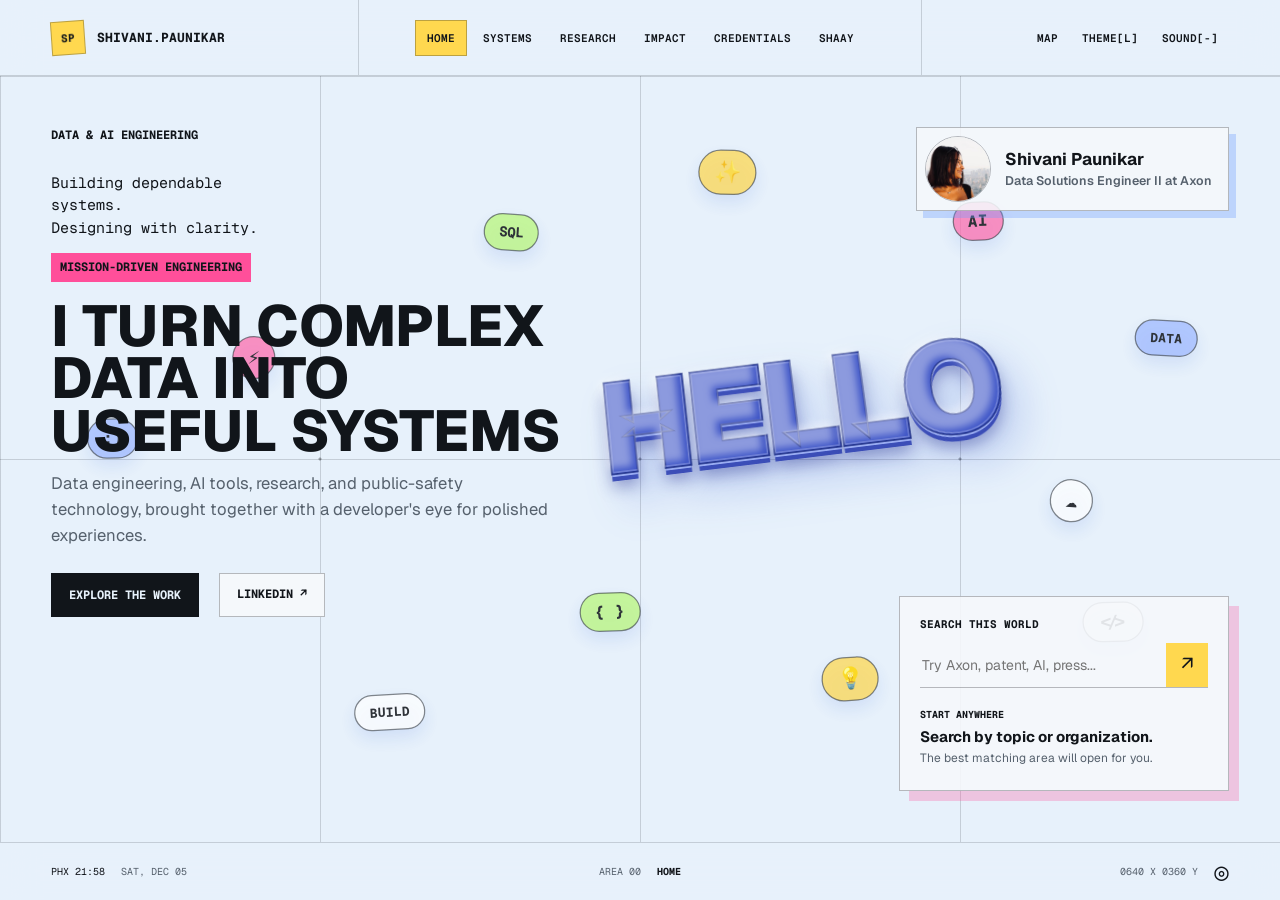
==== commit c66c880b: "Fix mobile continuous scrolling and restart state" ====
--- a/index.html
+++ b/index.html
@@ -15,7 +15,7 @@
       href="https://fonts.googleapis.com/css2?family=Geist:wght@400;500;600;700;800;900&family=Geist+Mono:wght@500;600;700&display=swap"
       rel="stylesheet"
     />
-    <link rel="stylesheet" href="styles.css?v=40" />
+    <link rel="stylesheet" href="styles.css?v=41" />
   </head>
   <body>
     <header class="site-header">
@@ -354,6 +354,6 @@
       playsinline
       aria-hidden="true"
     ></audio>
-    <script src="script.js?v=40"></script>
+    <script src="script.js?v=41"></script>
   </body>
 </html>
--- a/styles.css
+++ b/styles.css
@@ -246,7 +246,7 @@
   left: 0;
   width: 100%;
   height: 100%;
-  margin-bottom: -100%;
+  margin-bottom: calc(-100dvh + var(--header-h) + var(--hud-h));
   overflow: hidden;
   background: linear-gradient(180deg, var(--paper) 0%, #7895e4 28%, #9d7fd3 56%, #e486b6 78%, var(--paper) 100%);
   color: #ffffff;
@@ -1878,8 +1878,12 @@
   }
 
   .scene {
-    overflow-y: auto;
-    overscroll-behavior: auto;
+    position: relative;
+    top: auto !important;
+    left: auto !important;
+    height: auto;
+    min-height: calc(100dvh - var(--header-h) - var(--hud-h));
+    overflow: visible;
     perspective: 1100px;
   }
 
@@ -1910,6 +1914,10 @@
   }
 
   .world {
+    position: relative;
+    top: auto;
+    left: auto;
+    height: auto;
     transition: none;
   }
 
@@ -1945,12 +1953,12 @@
   }
 
   .scene-grid {
-    position: fixed;
+    position: absolute;
     background-size: 50% 33.333%;
   }
 
   .scene-shell {
-    min-height: 100%;
+    min-height: calc(100dvh - var(--header-h) - var(--hud-h));
     height: auto;
     padding: 24px 20px 56px;
   }
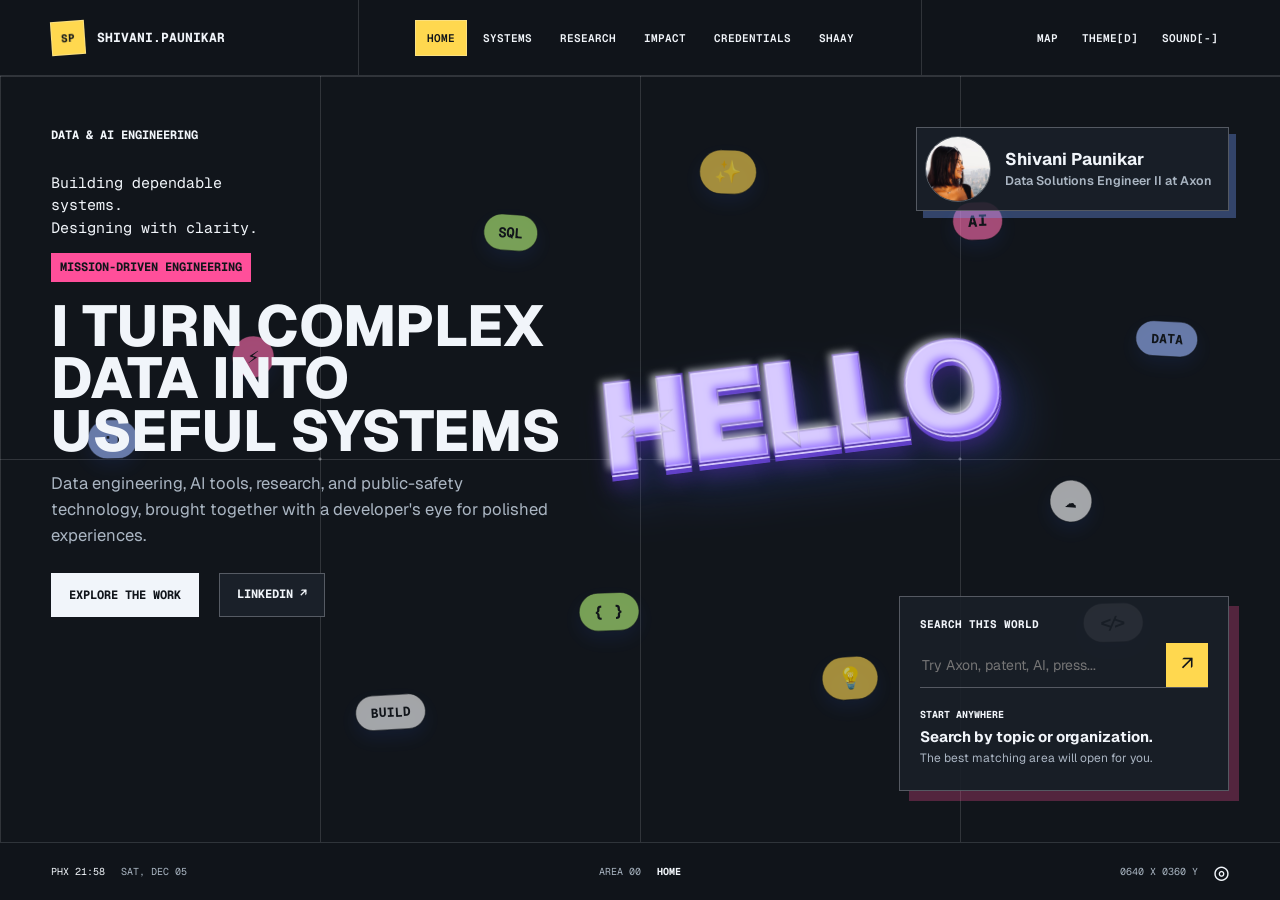
==== commit f7134845: "Make dark theme the default" ====
--- a/index.html
+++ b/index.html
@@ -3,7 +3,7 @@
   <head>
     <meta charset="UTF-8" />
     <meta name="viewport" content="width=device-width, initial-scale=1.0" />
-    <meta name="theme-color" content="#e7f1fb" />
+    <meta name="theme-color" content="#11151b" />
     <title>Shivani Paunikar | Data Engineering Portfolio</title>
     <meta
       name="description"
@@ -17,7 +17,7 @@
     />
     <link rel="stylesheet" href="styles.css?v=41" />
   </head>
-  <body>
+  <body class="dark">
     <header class="site-header">
       <button class="brand scene-link" type="button" data-scene="home" aria-label="Go to home">
         <span class="brand-mark" aria-hidden="true">SP</span>
@@ -35,7 +35,7 @@
 
       <div class="utility-nav">
         <button class="map-toggle" type="button" aria-expanded="false" aria-controls="world-map">Map</button>
-        <button class="theme-toggle" type="button" aria-label="Change color theme">Theme[L]</button>
+        <button class="theme-toggle" type="button" aria-label="Change color theme">Theme[D]</button>
         <button class="sound-toggle" type="button" aria-pressed="false">Sound[-]</button>
       </div>
     </header>
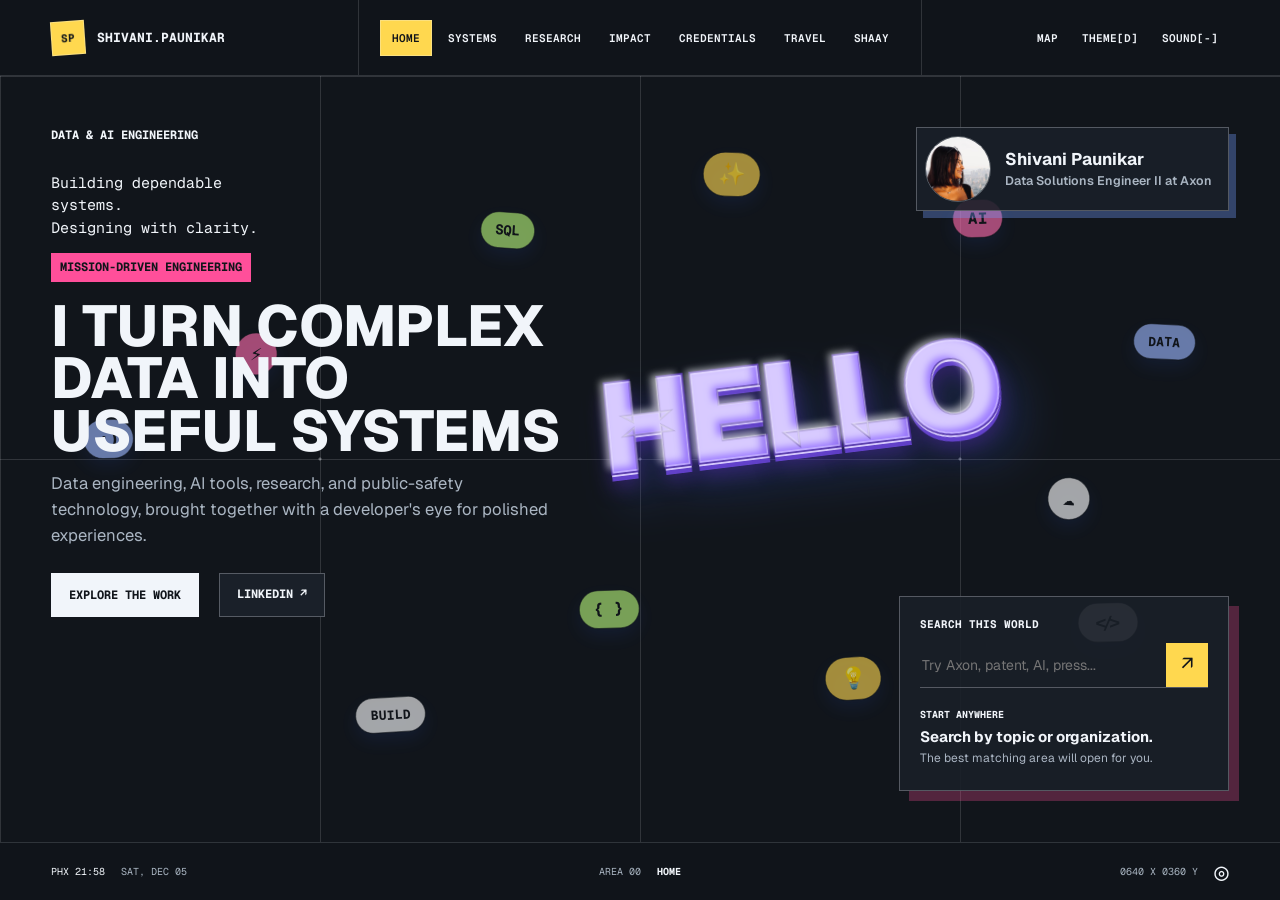
==== commit 82badb23: "Add interactive travel map gallery" ====
--- a/index.html
+++ b/index.html
@@ -15,7 +15,7 @@
       href="https://fonts.googleapis.com/css2?family=Geist:wght@400;500;600;700;800;900&family=Geist+Mono:wght@500;600;700&display=swap"
       rel="stylesheet"
     />
-    <link rel="stylesheet" href="styles.css?v=41" />
+    <link rel="stylesheet" href="styles.css?v=42" />
   </head>
   <body class="dark">
     <header class="site-header">
@@ -30,6 +30,7 @@
         <button class="scene-link" type="button" data-scene="research">Research</button>
         <button class="scene-link" type="button" data-scene="impact">Impact</button>
         <button class="scene-link" type="button" data-scene="credentials">Credentials</button>
+        <button class="scene-link" type="button" data-scene="travel">Travel</button>
         <button class="scene-link" type="button" data-scene="personal">Shaay</button>
       </nav>
 
@@ -275,11 +276,66 @@
           </div>
         </section>
 
-        <section class="scene scene-personal" id="personal" data-col="2" data-row="1" aria-labelledby="personal-title">
+        <section class="scene scene-travel" id="travel" data-col="2" data-row="1" aria-labelledby="travel-title">
+          <div class="scene-grid" aria-hidden="true"></div>
+          <div class="scene-shell travel-shell">
+            <div class="travel-copy">
+              <p class="mono-label">Area 05 / Travel Notes</p>
+              <h2 id="travel-title">A little life beyond the screen</h2>
+              <p>
+                Seventeen states, many landscapes, and a camera roll full of perspective. Hover,
+                focus, or tap a pin to open one of my favorite frames.
+              </p>
+              <div class="travel-count"><strong>17</strong><span>states explored</span></div>
+            </div>
+
+            <div class="travel-map" aria-label="Interactive map of U.S. states Shivani has visited">
+              <svg class="usa-silhouette" viewBox="0 0 1000 610" role="img" aria-label="Stylized map of the United States">
+                <path d="M66 124 119 91 205 96 246 113 321 112 359 136 420 136 459 158 533 151 581 171 657 165 691 187 756 184 803 210 861 208 911 236 943 278 921 306 874 316 837 343 801 340 767 365 750 413 717 459 682 472 642 452 616 408 582 405 556 438 509 430 477 403 433 404 398 374 352 371 313 348 270 354 232 330 189 327 151 291 112 286 89 248 70 211 83 174Z" />
+                <path class="map-inset" d="M82 477 119 466 144 484 129 505 91 505Z" />
+                <circle class="map-inset" cx="128" cy="548" r="8" />
+                <circle class="map-inset" cx="151" cy="557" r="6" />
+                <circle class="map-inset" cx="174" cy="565" r="5" />
+              </svg>
+
+              <button class="travel-pin" style="--x: 9%; --y: 19%" type="button" data-state="Washington" data-image="assets/travel/washington.jpg" aria-label="Show Washington photo"><span>WA</span></button>
+              <button class="travel-pin" style="--x: 8%; --y: 34%" type="button" data-state="Oregon" data-image="assets/travel/oregon.jpg" aria-label="Show Oregon photo"><span>OR</span></button>
+              <button class="travel-pin" style="--x: 8%; --y: 53%" type="button" data-state="California" data-image="assets/travel/california.jpg" aria-label="Show California photo"><span>CA</span></button>
+              <button class="travel-pin" style="--x: 19%; --y: 31%" type="button" data-state="Idaho" data-image="assets/travel/idaho.jpg" aria-label="Show Idaho photo"><span>ID</span></button>
+              <button class="travel-pin" style="--x: 30%; --y: 19%" type="button" data-state="Montana" data-image="assets/travel/montana.jpg" aria-label="Show Montana photo"><span>MT</span></button>
+              <button class="travel-pin" style="--x: 30%; --y: 39%" type="button" data-state="Wyoming" data-image="assets/travel/wyoming.jpg" aria-label="Show Wyoming photo"><span>WY</span></button>
+              <button class="travel-pin" style="--x: 20%; --y: 50%" type="button" data-state="Utah" data-image="assets/travel/utah.jpg" aria-label="Show Utah photo"><span>UT</span></button>
+              <button class="travel-pin" style="--x: 14%; --y: 49%" type="button" data-state="Nevada" data-image="assets/travel/nevada.jpg" aria-label="Show Nevada photo"><span>NV</span></button>
+              <button class="travel-pin" style="--x: 31%; --y: 52%" type="button" data-state="Colorado" data-image="assets/travel/colorado.jpg" aria-label="Show Colorado photo"><span>CO</span></button>
+              <button class="travel-pin" style="--x: 22%; --y: 67%" type="button" data-state="Arizona" data-image="assets/travel/arizona.jpg" aria-label="Show Arizona photo"><span>AZ</span></button>
+              <button class="travel-pin" style="--x: 48%; --y: 72%" type="button" data-state="Texas" data-image="assets/travel/texas.jpg" aria-label="Show Texas photo"><span>TX</span></button>
+              <button class="travel-pin" style="--x: 66%; --y: 42%" type="button" data-state="Illinois" data-image="assets/travel/illinois.jpg" aria-label="Show Illinois photo"><span>IL</span></button>
+              <button class="travel-pin" style="--x: 83%; --y: 78%" type="button" data-state="Florida" data-image="assets/travel/florida.jpg" aria-label="Show Florida photo"><span>FL</span></button>
+              <button class="travel-pin" style="--x: 85%; --y: 29%" type="button" data-state="New York" data-image="assets/travel/new-york.jpg" aria-label="Show New York photo"><span>NY</span></button>
+              <button class="travel-pin" style="--x: 92%; --y: 26%" type="button" data-state="Massachusetts" data-image="assets/travel/massachusetts.jpg" aria-label="Show Massachusetts photo"><span>MA</span></button>
+              <button class="travel-pin" style="--x: 94%; --y: 34%" type="button" data-state="Rhode Island" data-image="assets/travel/rhode-island.jpg" aria-label="Show Rhode Island photo"><span>RI</span></button>
+              <button class="travel-pin" style="--x: 15%; --y: 89%" type="button" data-state="Hawaii" data-image="assets/travel/hawaii.jpg" aria-label="Show Hawaii photo"><span>HI</span></button>
+            </div>
+
+            <figure class="travel-preview">
+              <div class="travel-photo-wrap">
+                <img id="travel-photo" src="assets/travel/arizona.jpg" alt="Shivani's travel photo from Arizona" />
+                <span class="travel-photo-number" id="travel-photo-number">10 / 17</span>
+              </div>
+              <figcaption>
+                <span>Current pin</span>
+                <strong id="travel-state">Arizona</strong>
+                <p>A personal frame from the journey</p>
+              </figcaption>
+            </figure>
+          </div>
+        </section>
+
+        <section class="scene scene-personal" id="personal" data-col="3" data-row="1" aria-labelledby="personal-title">
           <div class="scene-grid" aria-hidden="true"></div>
           <div class="scene-shell personal-shell">
             <div class="personal-copy">
-              <p class="mono-label">Area 05 / Outside Work</p>
+              <p class="mono-label">Area 06 / Outside Work</p>
               <h2 id="personal-title">Meet my companion Shaay</h2>
               <p>
                 Outside work I stay curious, creative, and very much a dog person. Shaay brings
@@ -333,7 +389,8 @@
         <button class="map-cell scene-link" type="button" data-scene="research"><small>02</small><strong>Research</strong></button>
         <button class="map-cell scene-link" type="button" data-scene="impact"><small>03</small><strong>Impact</strong></button>
         <button class="map-cell scene-link" type="button" data-scene="credentials"><small>04</small><strong>Credentials</strong></button>
-        <button class="map-cell scene-link" type="button" data-scene="personal"><small>05</small><strong>Shaay</strong></button>
+        <button class="map-cell scene-link" type="button" data-scene="travel"><small>05</small><strong>Travel</strong></button>
+        <button class="map-cell scene-link" type="button" data-scene="personal"><small>06</small><strong>Shaay</strong></button>
       </div>
       <p>Use arrow keys, swipe, or the navigation to move through the portfolio.</p>
     </aside>
@@ -354,6 +411,6 @@
       playsinline
       aria-hidden="true"
     ></audio>
-    <script src="script.js?v=41"></script>
+    <script src="script.js?v=42"></script>
   </body>
 </html>
--- a/styles.css
+++ b/styles.css
@@ -425,7 +425,7 @@
   top: 0;
   left: 0;
   width: 100vw;
-  height: 600%;
+  height: 700%;
   transform: translate3d(0, 0, 0);
   transition: none;
   transform-style: preserve-3d;
@@ -514,7 +514,7 @@
 .scene {
   position: absolute;
   width: 100vw;
-  height: calc(100% / 6);
+  height: calc(100% / 7);
   min-height: 0;
   overflow: hidden;
   background: var(--paper);
@@ -524,11 +524,12 @@
 
 .scene[data-col] { left: 0; }
 #home { top: 0; }
-#systems { top: calc(100% / 6); }
-#research { top: calc(200% / 6); }
-#impact { top: calc(300% / 6); }
-#credentials { top: calc(400% / 6); }
-#personal { top: calc(500% / 6); }
+#systems { top: calc(100% / 7); }
+#research { top: calc(200% / 7); }
+#impact { top: calc(300% / 7); }
+#credentials { top: calc(400% / 7); }
+#travel { top: calc(500% / 7); }
+#personal { top: calc(600% / 7); }
 
 .scene-grid {
   position: absolute;
@@ -582,6 +583,7 @@
 
 .hero-copy,
 .area-heading,
+.travel-copy,
 .personal-copy {
   translate: 0 var(--heading-y, 0);
 }
@@ -591,6 +593,7 @@
 .research-orbit,
 .signal-tower,
 .credential-stack,
+.travel-map,
 .shaay-frame {
   translate: 0 var(--visual-y, 0);
 }
@@ -598,7 +601,8 @@
 .search-dock,
 .area-cards,
 .link-grid,
-.credential-list {
+.credential-list,
+.travel-preview {
   translate: 0 var(--content-y, 0);
 }
 
@@ -1413,6 +1417,222 @@
   line-height: 1.45;
 }
 
+.scene-travel {
+  background: color-mix(in srgb, var(--paper) 90%, var(--blue));
+}
+
+.travel-shell {
+  display: grid;
+  grid-template-columns: minmax(250px, 0.72fr) minmax(470px, 1.35fr) minmax(270px, 0.78fr);
+  align-items: center;
+  gap: clamp(22px, 3vw, 50px);
+}
+
+.travel-copy {
+  align-self: start;
+  padding-top: 5vh;
+}
+
+.travel-copy h2 {
+  margin: 20px 0 18px;
+  font-size: clamp(34px, 3.8vw, 60px);
+  font-weight: 800;
+  line-height: 0.98;
+  text-transform: uppercase;
+}
+
+.travel-copy > p:not(.mono-label) {
+  margin: 0;
+  color: var(--muted);
+  font-size: 16px;
+  line-height: 1.55;
+}
+
+.travel-count {
+  display: flex;
+  align-items: baseline;
+  gap: 12px;
+  margin-top: 28px;
+  padding-top: 18px;
+  border-top: 1px solid var(--line-strong);
+  font-family: var(--mono);
+  text-transform: uppercase;
+}
+
+.travel-count strong {
+  color: var(--pink);
+  font-size: 42px;
+  line-height: 1;
+}
+
+.travel-count span {
+  max-width: 90px;
+  font-size: 10px;
+  font-weight: 700;
+  line-height: 1.3;
+}
+
+.travel-map {
+  position: relative;
+  width: 100%;
+  aspect-ratio: 10 / 6.1;
+  border: 1px solid var(--line-strong);
+  background:
+    linear-gradient(var(--line) 1px, transparent 1px),
+    linear-gradient(90deg, var(--line) 1px, transparent 1px),
+    color-mix(in srgb, var(--paper-strong) 86%, transparent);
+  background-size: 12.5% 20%;
+  box-shadow: 14px 14px 0 color-mix(in srgb, var(--blue) 30%, transparent);
+}
+
+.usa-silhouette {
+  position: absolute;
+  inset: 4%;
+  width: 92%;
+  height: 92%;
+  overflow: visible;
+  filter: drop-shadow(10px 12px 0 color-mix(in srgb, var(--pink) 25%, transparent));
+}
+
+.usa-silhouette path,
+.usa-silhouette circle {
+  fill: color-mix(in srgb, var(--blue) 42%, var(--paper-strong));
+  stroke: var(--ink);
+  stroke-width: 3;
+  vector-effect: non-scaling-stroke;
+}
+
+.usa-silhouette .map-inset {
+  fill: color-mix(in srgb, var(--yellow) 62%, var(--paper-strong));
+}
+
+.travel-pin {
+  position: absolute;
+  z-index: 3;
+  top: var(--y);
+  left: var(--x);
+  display: grid;
+  width: 18px;
+  height: 18px;
+  place-items: center;
+  border: 2px solid var(--paper-strong);
+  border-radius: 50%;
+  background: var(--pink);
+  box-shadow: 0 0 0 1px var(--ink), 0 4px 12px rgba(0, 0, 0, 0.25);
+  cursor: pointer;
+  transform: translate(-50%, -50%);
+  transition: transform 160ms ease, background 160ms ease;
+}
+
+.travel-pin::after {
+  position: absolute;
+  top: 14px;
+  left: 50%;
+  width: 2px;
+  height: 9px;
+  background: var(--ink);
+  content: "";
+  transform: translateX(-50%);
+}
+
+.travel-pin span {
+  position: absolute;
+  z-index: 4;
+  bottom: 24px;
+  left: 50%;
+  padding: 4px 6px;
+  border: 1px solid var(--line-strong);
+  background: var(--paper-strong);
+  color: var(--ink);
+  font-family: var(--mono);
+  font-size: 8px;
+  font-weight: 800;
+  opacity: 0;
+  pointer-events: none;
+  transform: translate(-50%, 4px);
+  transition: opacity 140ms ease, transform 140ms ease;
+}
+
+.travel-pin:hover,
+.travel-pin:focus-visible,
+.travel-pin.active {
+  z-index: 8;
+  background: var(--yellow);
+  transform: translate(-50%, -50%) scale(1.35);
+}
+
+.travel-pin:hover span,
+.travel-pin:focus-visible span,
+.travel-pin.active span {
+  opacity: 1;
+  transform: translate(-50%, 0) scale(0.74);
+}
+
+.travel-preview {
+  margin: 0;
+  border: 1px solid var(--line-strong);
+  background: var(--paper-strong);
+  box-shadow: 10px 10px 0 var(--yellow);
+  transform: rotate(1.5deg);
+}
+
+.travel-photo-wrap {
+  position: relative;
+  overflow: hidden;
+  aspect-ratio: 4 / 5;
+  background: #090c12;
+}
+
+.travel-preview img {
+  display: block;
+  width: 100%;
+  height: 100%;
+  object-fit: cover;
+  transition: opacity 150ms ease, transform 420ms cubic-bezier(0.22, 0.78, 0.18, 1);
+}
+
+.travel-preview.is-changing img {
+  opacity: 0.25;
+  transform: scale(1.035);
+}
+
+.travel-photo-number {
+  position: absolute;
+  right: 10px;
+  bottom: 10px;
+  padding: 5px 7px;
+  background: var(--yellow);
+  color: #11151a;
+  font-family: var(--mono);
+  font-size: 9px;
+  font-weight: 800;
+}
+
+.travel-preview figcaption {
+  display: grid;
+  gap: 4px;
+  padding: 15px 16px 17px;
+}
+
+.travel-preview figcaption span {
+  color: var(--pink);
+  font-family: var(--mono);
+  font-size: 9px;
+  font-weight: 800;
+  text-transform: uppercase;
+}
+
+.travel-preview figcaption strong {
+  font-size: 24px;
+  line-height: 1.05;
+}
+
+.travel-preview figcaption p {
+  margin: 2px 0 0;
+  color: var(--muted);
+  font-size: 12px;
+}
+
 .personal-shell {
   display: grid;
   grid-template-columns: minmax(330px, 0.85fr) minmax(440px, 1.15fr);
@@ -1839,6 +2059,21 @@
     border: 1px solid var(--line-strong);
     background: color-mix(in srgb, var(--paper-strong) 88%, transparent);
   }
+
+  .travel-shell {
+    grid-template-columns: minmax(210px, 0.65fr) minmax(420px, 1.35fr);
+  }
+
+  .travel-map {
+    grid-column: 2;
+  }
+
+  .travel-preview {
+    position: absolute;
+    right: clamp(24px, 4vw, 62px);
+    bottom: clamp(24px, 4vw, 54px);
+    width: 210px;
+  }
 }
 
 @media (max-width: 760px) {
@@ -1965,6 +2200,7 @@
 
   .home-shell,
   .area-shell,
+  .travel-shell,
   .personal-shell {
     display: flex;
     flex-direction: column;
@@ -2094,12 +2330,14 @@
   }
 
   .area-heading h2,
+  .travel-copy h2,
   .personal-copy h2 {
     margin: 14px 0 12px;
     font-size: clamp(32px, 9.5vw, 44px);
   }
 
   .area-heading > p:not(.mono-label),
+  .travel-copy > p:not(.mono-label),
   .personal-copy > p:not(.mono-label) {
     font-size: 15px;
   }
@@ -2174,6 +2412,48 @@
     padding: 18px 0;
     background: transparent;
     border-width: 0 0 1px;
+  }
+
+  .travel-copy {
+    order: 1;
+    padding-top: 8px;
+  }
+
+  .travel-count {
+    margin-top: 20px;
+  }
+
+  .travel-count strong {
+    font-size: 34px;
+  }
+
+  .travel-map {
+    order: 2;
+    width: 100%;
+    min-height: 0;
+    box-shadow: 8px 8px 0 color-mix(in srgb, var(--blue) 30%, transparent);
+  }
+
+  .travel-pin {
+    width: 16px;
+    height: 16px;
+  }
+
+  .travel-pin span {
+    bottom: 21px;
+  }
+
+  .travel-preview {
+    position: static;
+    order: 3;
+    width: min(100%, 380px);
+    align-self: center;
+    box-shadow: 8px 8px 0 var(--yellow);
+    transform: rotate(0.75deg);
+  }
+
+  .travel-photo-wrap {
+    aspect-ratio: 4 / 4.4;
   }
 
   .personal-copy { order: 1; }
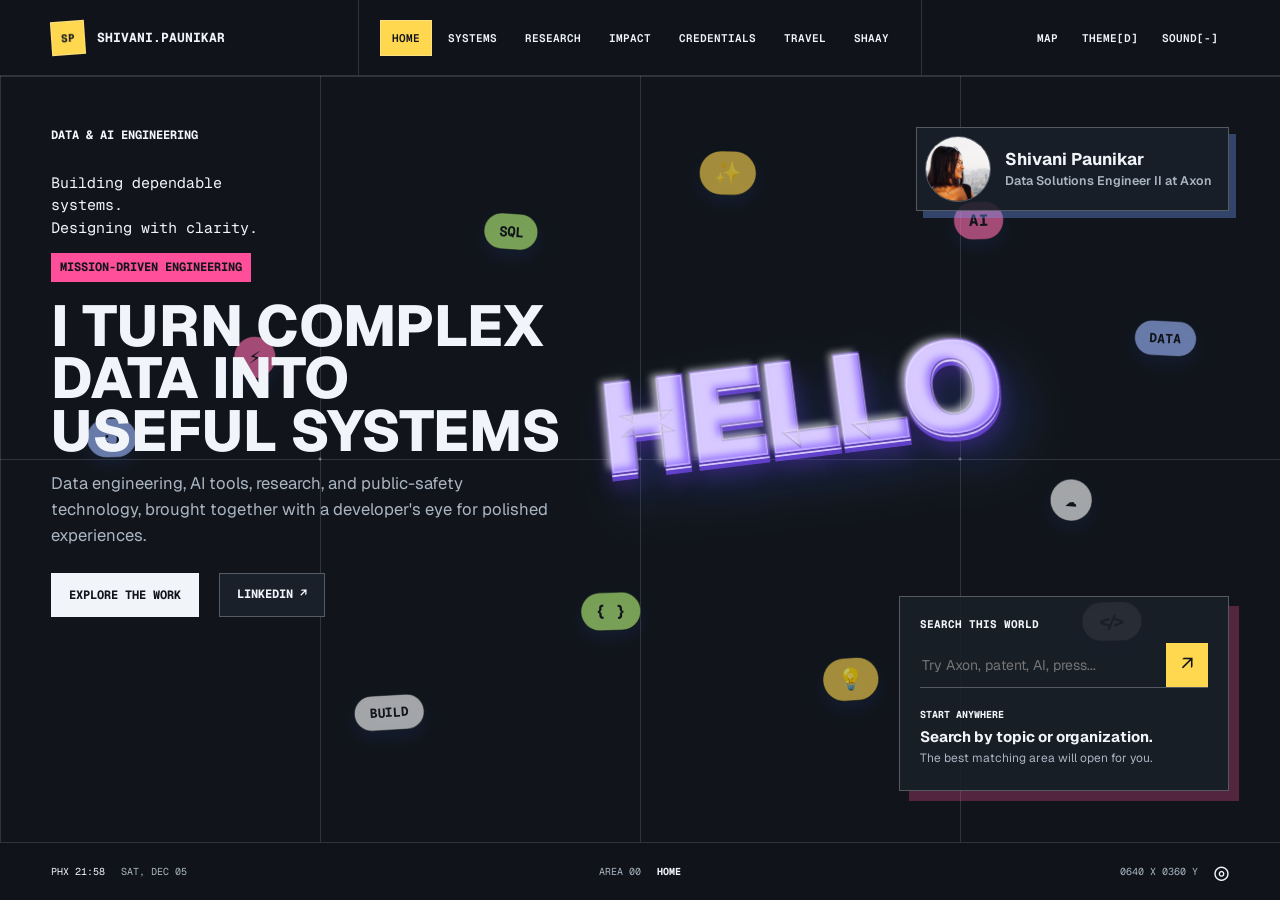
==== commit 1647c327: "Transform travel map into interactive constellation" ====
--- a/index.html
+++ b/index.html
@@ -15,7 +15,7 @@
       href="https://fonts.googleapis.com/css2?family=Geist:wght@400;500;600;700;800;900&family=Geist+Mono:wght@500;600;700&display=swap"
       rel="stylesheet"
     />
-    <link rel="stylesheet" href="styles.css?v=42" />
+    <link rel="stylesheet" href="styles.css?v=43" />
   </head>
   <body class="dark">
     <header class="site-header">
@@ -283,44 +283,38 @@
               <p class="mono-label">Area 05 / Travel Notes</p>
               <h2 id="travel-title">A little life beyond the screen</h2>
               <p>
-                Seventeen states, many landscapes, and a camera roll full of perspective. Hover,
-                focus, or tap a pin to open one of my favorite frames.
+                Places, landscapes, and a camera roll full of perspective. Hover, focus, or tap a
+                point in the constellation to open one of my favorite frames.
               </p>
-              <div class="travel-count"><strong>17</strong><span>states explored</span></div>
-            </div>
-
-            <div class="travel-map" aria-label="Interactive map of U.S. states Shivani has visited">
-              <svg class="usa-silhouette" viewBox="0 0 1000 610" role="img" aria-label="Stylized map of the United States">
-                <path d="M66 124 119 91 205 96 246 113 321 112 359 136 420 136 459 158 533 151 581 171 657 165 691 187 756 184 803 210 861 208 911 236 943 278 921 306 874 316 837 343 801 340 767 365 750 413 717 459 682 472 642 452 616 408 582 405 556 438 509 430 477 403 433 404 398 374 352 371 313 348 270 354 232 330 189 327 151 291 112 286 89 248 70 211 83 174Z" />
-                <path class="map-inset" d="M82 477 119 466 144 484 129 505 91 505Z" />
-                <circle class="map-inset" cx="128" cy="548" r="8" />
-                <circle class="map-inset" cx="151" cy="557" r="6" />
-                <circle class="map-inset" cx="174" cy="565" r="5" />
-              </svg>
-
-              <button class="travel-pin" style="--x: 9%; --y: 19%" type="button" data-state="Washington" data-image="assets/travel/washington.jpg" aria-label="Show Washington photo"><span>WA</span></button>
-              <button class="travel-pin" style="--x: 8%; --y: 34%" type="button" data-state="Oregon" data-image="assets/travel/oregon.jpg" aria-label="Show Oregon photo"><span>OR</span></button>
-              <button class="travel-pin" style="--x: 8%; --y: 53%" type="button" data-state="California" data-image="assets/travel/california.jpg" aria-label="Show California photo"><span>CA</span></button>
-              <button class="travel-pin" style="--x: 19%; --y: 31%" type="button" data-state="Idaho" data-image="assets/travel/idaho.jpg" aria-label="Show Idaho photo"><span>ID</span></button>
-              <button class="travel-pin" style="--x: 30%; --y: 19%" type="button" data-state="Montana" data-image="assets/travel/montana.jpg" aria-label="Show Montana photo"><span>MT</span></button>
-              <button class="travel-pin" style="--x: 30%; --y: 39%" type="button" data-state="Wyoming" data-image="assets/travel/wyoming.jpg" aria-label="Show Wyoming photo"><span>WY</span></button>
-              <button class="travel-pin" style="--x: 20%; --y: 50%" type="button" data-state="Utah" data-image="assets/travel/utah.jpg" aria-label="Show Utah photo"><span>UT</span></button>
-              <button class="travel-pin" style="--x: 14%; --y: 49%" type="button" data-state="Nevada" data-image="assets/travel/nevada.jpg" aria-label="Show Nevada photo"><span>NV</span></button>
-              <button class="travel-pin" style="--x: 31%; --y: 52%" type="button" data-state="Colorado" data-image="assets/travel/colorado.jpg" aria-label="Show Colorado photo"><span>CO</span></button>
-              <button class="travel-pin" style="--x: 22%; --y: 67%" type="button" data-state="Arizona" data-image="assets/travel/arizona.jpg" aria-label="Show Arizona photo"><span>AZ</span></button>
-              <button class="travel-pin" style="--x: 48%; --y: 72%" type="button" data-state="Texas" data-image="assets/travel/texas.jpg" aria-label="Show Texas photo"><span>TX</span></button>
-              <button class="travel-pin" style="--x: 66%; --y: 42%" type="button" data-state="Illinois" data-image="assets/travel/illinois.jpg" aria-label="Show Illinois photo"><span>IL</span></button>
-              <button class="travel-pin" style="--x: 83%; --y: 78%" type="button" data-state="Florida" data-image="assets/travel/florida.jpg" aria-label="Show Florida photo"><span>FL</span></button>
-              <button class="travel-pin" style="--x: 85%; --y: 29%" type="button" data-state="New York" data-image="assets/travel/new-york.jpg" aria-label="Show New York photo"><span>NY</span></button>
-              <button class="travel-pin" style="--x: 92%; --y: 26%" type="button" data-state="Massachusetts" data-image="assets/travel/massachusetts.jpg" aria-label="Show Massachusetts photo"><span>MA</span></button>
-              <button class="travel-pin" style="--x: 94%; --y: 34%" type="button" data-state="Rhode Island" data-image="assets/travel/rhode-island.jpg" aria-label="Show Rhode Island photo"><span>RI</span></button>
-              <button class="travel-pin" style="--x: 15%; --y: 89%" type="button" data-state="Hawaii" data-image="assets/travel/hawaii.jpg" aria-label="Show Hawaii photo"><span>HI</span></button>
+            </div>
+
+            <div class="travel-map" aria-label="Interactive constellation of places Shivani has visited">
+              <canvas class="travel-network-canvas" aria-hidden="true"></canvas>
+              <div class="travel-hub" aria-hidden="true"><span>USA</span><strong>Travel archive</strong></div>
+
+              <button class="travel-pin" style="--x: 18%; --y: 23%" type="button" data-state="Washington" data-image="assets/travel/washington.jpg" aria-label="Show Washington photo"><span>WA</span></button>
+              <button class="travel-pin" style="--x: 10%; --y: 37%" type="button" data-state="Oregon" data-image="assets/travel/oregon.jpg" aria-label="Show Oregon photo"><span>OR</span></button>
+              <button class="travel-pin" style="--x: 12%; --y: 58%" type="button" data-state="California" data-image="assets/travel/california.jpg" aria-label="Show California photo"><span>CA</span></button>
+              <button class="travel-pin" style="--x: 30%; --y: 28%" type="button" data-state="Idaho" data-image="assets/travel/idaho.jpg" aria-label="Show Idaho photo"><span>ID</span></button>
+              <button class="travel-pin" style="--x: 40%; --y: 16%" type="button" data-state="Montana" data-image="assets/travel/montana.jpg" aria-label="Show Montana photo"><span>MT</span></button>
+              <button class="travel-pin" style="--x: 38%; --y: 35%" type="button" data-state="Wyoming" data-image="assets/travel/wyoming.jpg" aria-label="Show Wyoming photo"><span>WY</span></button>
+              <button class="travel-pin" style="--x: 28%; --y: 49%" type="button" data-state="Utah" data-image="assets/travel/utah.jpg" aria-label="Show Utah photo"><span>UT</span></button>
+              <button class="travel-pin" style="--x: 18%; --y: 46%" type="button" data-state="Nevada" data-image="assets/travel/nevada.jpg" aria-label="Show Nevada photo"><span>NV</span></button>
+              <button class="travel-pin" style="--x: 46%; --y: 51%" type="button" data-state="Colorado" data-image="assets/travel/colorado.jpg" aria-label="Show Colorado photo"><span>CO</span></button>
+              <button class="travel-pin" style="--x: 32%; --y: 70%" type="button" data-state="Arizona" data-image="assets/travel/arizona.jpg" aria-label="Show Arizona photo"><span>AZ</span></button>
+              <button class="travel-pin" style="--x: 61%; --y: 72%" type="button" data-state="Texas" data-image="assets/travel/texas.jpg" aria-label="Show Texas photo"><span>TX</span></button>
+              <button class="travel-pin" style="--x: 66%; --y: 44%" type="button" data-state="Illinois" data-image="assets/travel/illinois.jpg" aria-label="Show Illinois photo"><span>IL</span></button>
+              <button class="travel-pin" style="--x: 86%; --y: 75%" type="button" data-state="Florida" data-image="assets/travel/florida.jpg" aria-label="Show Florida photo"><span>FL</span></button>
+              <button class="travel-pin" style="--x: 78%; --y: 25%" type="button" data-state="New York" data-image="assets/travel/new-york.jpg" aria-label="Show New York photo"><span>NY</span></button>
+              <button class="travel-pin" style="--x: 90%; --y: 18%" type="button" data-state="Massachusetts" data-image="assets/travel/massachusetts.jpg" aria-label="Show Massachusetts photo"><span>MA</span></button>
+              <button class="travel-pin" style="--x: 92%; --y: 33%" type="button" data-state="Rhode Island" data-image="assets/travel/rhode-island.jpg" aria-label="Show Rhode Island photo"><span>RI</span></button>
+              <button class="travel-pin" style="--x: 14%; --y: 84%" type="button" data-state="Hawaii" data-image="assets/travel/hawaii.jpg" aria-label="Show Hawaii photo"><span>HI</span></button>
             </div>
 
             <figure class="travel-preview">
               <div class="travel-photo-wrap">
                 <img id="travel-photo" src="assets/travel/arizona.jpg" alt="Shivani's travel photo from Arizona" />
-                <span class="travel-photo-number" id="travel-photo-number">10 / 17</span>
+                <span class="travel-photo-number" id="travel-photo-number">Frame 10</span>
               </div>
               <figcaption>
                 <span>Current pin</span>
@@ -411,6 +405,6 @@
       playsinline
       aria-hidden="true"
     ></audio>
-    <script src="script.js?v=42"></script>
+    <script src="script.js?v=43"></script>
   </body>
 </html>
--- a/styles.css
+++ b/styles.css
@@ -1448,104 +1448,108 @@
   line-height: 1.55;
 }
 
-.travel-count {
-  display: flex;
-  align-items: baseline;
-  gap: 12px;
-  margin-top: 28px;
-  padding-top: 18px;
-  border-top: 1px solid var(--line-strong);
-  font-family: var(--mono);
-  text-transform: uppercase;
-}
-
-.travel-count strong {
-  color: var(--pink);
-  font-size: 42px;
-  line-height: 1;
-}
-
-.travel-count span {
-  max-width: 90px;
-  font-size: 10px;
-  font-weight: 700;
-  line-height: 1.3;
-}
-
 .travel-map {
   position: relative;
   width: 100%;
   aspect-ratio: 10 / 6.1;
+  overflow: hidden;
   border: 1px solid var(--line-strong);
   background:
+    radial-gradient(circle at 52% 45%, color-mix(in srgb, var(--blue) 28%, transparent), transparent 29%),
     linear-gradient(var(--line) 1px, transparent 1px),
     linear-gradient(90deg, var(--line) 1px, transparent 1px),
-    color-mix(in srgb, var(--paper-strong) 86%, transparent);
-  background-size: 12.5% 20%;
+    color-mix(in srgb, var(--paper-strong) 92%, var(--blue));
+  background-size: auto, 10% 16.66%, 10% 16.66%, auto;
   box-shadow: 14px 14px 0 color-mix(in srgb, var(--blue) 30%, transparent);
-}
-
-.usa-silhouette {
-  position: absolute;
-  inset: 4%;
-  width: 92%;
-  height: 92%;
-  overflow: visible;
-  filter: drop-shadow(10px 12px 0 color-mix(in srgb, var(--pink) 25%, transparent));
-}
-
-.usa-silhouette path,
-.usa-silhouette circle {
-  fill: color-mix(in srgb, var(--blue) 42%, var(--paper-strong));
-  stroke: var(--ink);
-  stroke-width: 3;
-  vector-effect: non-scaling-stroke;
-}
-
-.usa-silhouette .map-inset {
-  fill: color-mix(in srgb, var(--yellow) 62%, var(--paper-strong));
+  isolation: isolate;
+}
+
+.travel-network-canvas {
+  position: absolute;
+  z-index: 1;
+  inset: 0;
+  width: 100%;
+  height: 100%;
+  pointer-events: none;
+}
+
+.travel-hub {
+  position: absolute;
+  z-index: 2;
+  top: 45%;
+  left: 52%;
+  display: grid;
+  width: clamp(84px, 12vw, 128px);
+  aspect-ratio: 1;
+  place-content: center;
+  border: 1px solid color-mix(in srgb, var(--blue) 70%, var(--ink));
+  border-radius: 50%;
+  background: color-mix(in srgb, var(--blue) 35%, transparent);
+  box-shadow:
+    inset 0 0 34px color-mix(in srgb, var(--paper-strong) 58%, transparent),
+    0 0 0 18px color-mix(in srgb, var(--blue) 8%, transparent),
+    0 0 54px color-mix(in srgb, var(--pink) 24%, transparent);
+  color: var(--ink);
+  text-align: center;
+  transform: translate(-50%, -50%);
+  animation: travel-hub-breathe 4.6s ease-in-out infinite;
+}
+
+.travel-hub span,
+.travel-hub strong {
+  display: block;
+  font-family: var(--mono);
+  text-transform: uppercase;
+}
+
+.travel-hub span {
+  font-size: clamp(16px, 2vw, 24px);
+  font-weight: 800;
+}
+
+.travel-hub strong {
+  margin-top: 5px;
+  font-size: 8px;
+  letter-spacing: 0;
+}
+
+@keyframes travel-hub-breathe {
+  0%, 100% { transform: translate(-50%, -50%) scale(0.97); }
+  50% { transform: translate(-50%, -50%) scale(1.04); }
 }
 
 .travel-pin {
   position: absolute;
-  z-index: 3;
+  z-index: 4;
   top: var(--y);
   left: var(--x);
   display: grid;
-  width: 18px;
-  height: 18px;
+  width: 15px;
+  height: 15px;
   place-items: center;
-  border: 2px solid var(--paper-strong);
+  border: 2px solid color-mix(in srgb, var(--paper-strong) 82%, transparent);
   border-radius: 50%;
   background: var(--pink);
-  box-shadow: 0 0 0 1px var(--ink), 0 4px 12px rgba(0, 0, 0, 0.25);
+  box-shadow:
+    0 0 0 1px var(--ink),
+    0 0 0 7px color-mix(in srgb, var(--pink) 10%, transparent),
+    0 4px 14px rgba(0, 0, 0, 0.25);
   cursor: pointer;
   transform: translate(-50%, -50%);
   transition: transform 160ms ease, background 160ms ease;
 }
 
-.travel-pin::after {
-  position: absolute;
-  top: 14px;
+.travel-pin span {
+  position: absolute;
+  z-index: 4;
+  bottom: 22px;
   left: 50%;
-  width: 2px;
-  height: 9px;
-  background: var(--ink);
-  content: "";
-  transform: translateX(-50%);
-}
-
-.travel-pin span {
-  position: absolute;
-  z-index: 4;
-  bottom: 24px;
-  left: 50%;
-  padding: 4px 6px;
+  padding: 5px 8px;
   border: 1px solid var(--line-strong);
   background: var(--paper-strong);
   color: var(--ink);
   font-family: var(--mono);
-  font-size: 8px;
+  font-size: 9px;
   font-weight: 800;
   opacity: 0;
   pointer-events: none;
@@ -1558,6 +1562,10 @@
 .travel-pin.active {
   z-index: 8;
   background: var(--yellow);
+  box-shadow:
+    0 0 0 1px var(--ink),
+    0 0 0 10px color-mix(in srgb, var(--yellow) 16%, transparent),
+    0 0 24px color-mix(in srgb, var(--yellow) 64%, transparent);
   transform: translate(-50%, -50%) scale(1.35);
 }
 
@@ -2419,14 +2427,6 @@
     padding-top: 8px;
   }
 
-  .travel-count {
-    margin-top: 20px;
-  }
-
-  .travel-count strong {
-    font-size: 34px;
-  }
-
   .travel-map {
     order: 2;
     width: 100%;
@@ -2435,12 +2435,16 @@
   }
 
   .travel-pin {
-    width: 16px;
-    height: 16px;
+    width: 14px;
+    height: 14px;
   }
 
   .travel-pin span {
-    bottom: 21px;
+    bottom: 20px;
+  }
+
+  .travel-hub {
+    width: 76px;
   }
 
   .travel-preview {
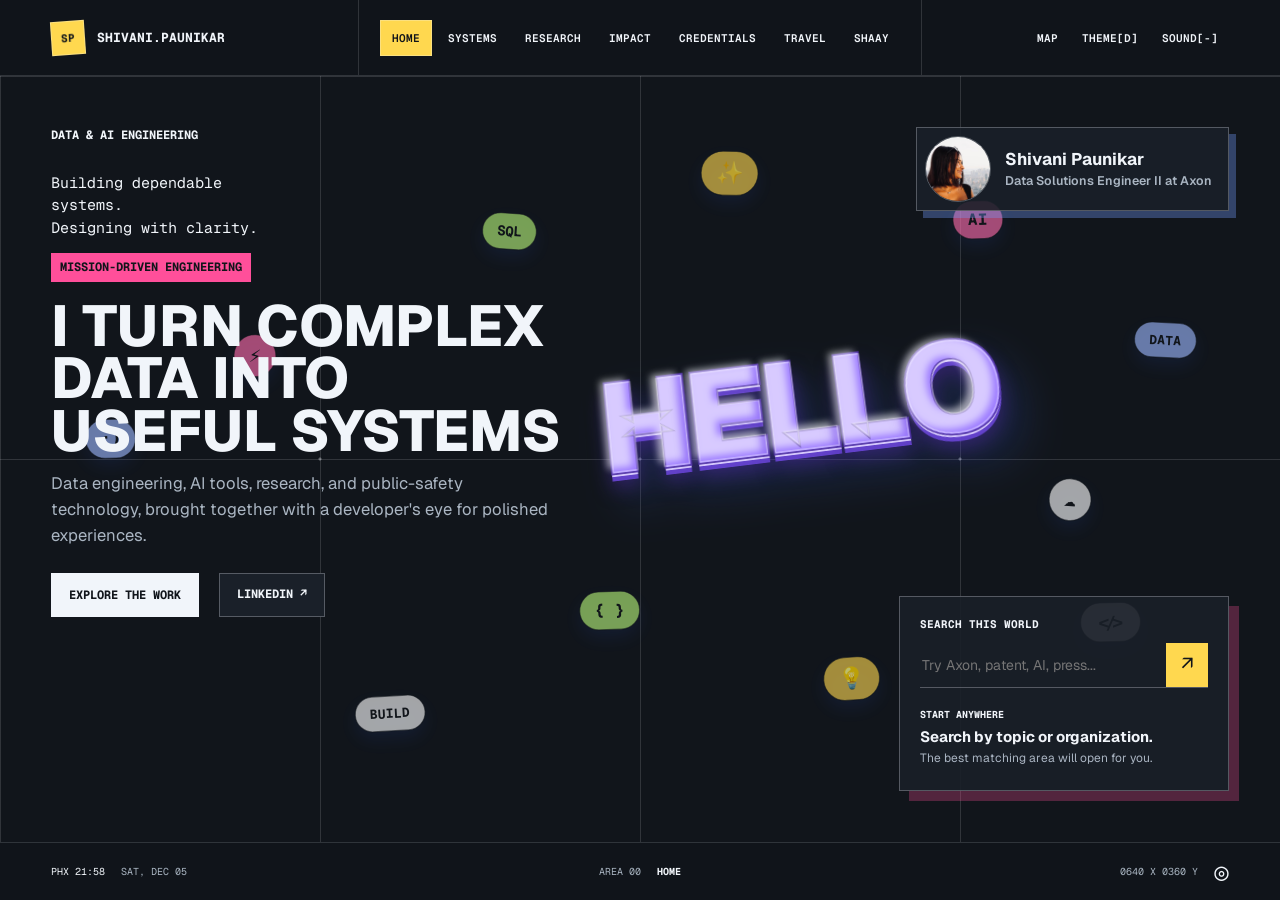
==== commit 4d954639: "Add floating motion to travel constellation" ====
--- a/index.html
+++ b/index.html
@@ -15,7 +15,7 @@
       href="https://fonts.googleapis.com/css2?family=Geist:wght@400;500;600;700;800;900&family=Geist+Mono:wght@500;600;700&display=swap"
       rel="stylesheet"
     />
-    <link rel="stylesheet" href="styles.css?v=43" />
+    <link rel="stylesheet" href="styles.css?v=44" />
   </head>
   <body class="dark">
     <header class="site-header">
@@ -290,7 +290,7 @@
 
             <div class="travel-map" aria-label="Interactive constellation of places Shivani has visited">
               <canvas class="travel-network-canvas" aria-hidden="true"></canvas>
-              <div class="travel-hub" aria-hidden="true"><span>USA</span><strong>Travel archive</strong></div>
+              <div class="travel-hub" aria-hidden="true"><span>World</span><strong>Travel archive</strong></div>
 
               <button class="travel-pin" style="--x: 18%; --y: 23%" type="button" data-state="Washington" data-image="assets/travel/washington.jpg" aria-label="Show Washington photo"><span>WA</span></button>
               <button class="travel-pin" style="--x: 10%; --y: 37%" type="button" data-state="Oregon" data-image="assets/travel/oregon.jpg" aria-label="Show Oregon photo"><span>OR</span></button>
@@ -405,6 +405,6 @@
       playsinline
       aria-hidden="true"
     ></audio>
-    <script src="script.js?v=43"></script>
+    <script src="script.js?v=44"></script>
   </body>
 </html>
--- a/styles.css
+++ b/styles.css
@@ -1474,6 +1474,8 @@
 }
 
 .travel-hub {
+  --hub-drift-x: 0px;
+  --hub-drift-y: 0px;
   position: absolute;
   z-index: 2;
   top: 45%;
@@ -1491,7 +1493,7 @@
     0 0 54px color-mix(in srgb, var(--pink) 24%, transparent);
   color: var(--ink);
   text-align: center;
-  transform: translate(-50%, -50%);
+  transform: translate(calc(-50% + var(--hub-drift-x)), calc(-50% + var(--hub-drift-y)));
   animation: travel-hub-breathe 4.6s ease-in-out infinite;
 }
 
@@ -1514,11 +1516,13 @@
 }
 
 @keyframes travel-hub-breathe {
-  0%, 100% { transform: translate(-50%, -50%) scale(0.97); }
-  50% { transform: translate(-50%, -50%) scale(1.04); }
+  0%, 100% { transform: translate(calc(-50% + var(--hub-drift-x)), calc(-50% + var(--hub-drift-y))) scale(0.97); }
+  50% { transform: translate(calc(-50% + var(--hub-drift-x)), calc(-50% + var(--hub-drift-y))) scale(1.04); }
 }
 
 .travel-pin {
+  --float-x: 0px;
+  --float-y: 0px;
   position: absolute;
   z-index: 4;
   top: var(--y);
@@ -1535,8 +1539,8 @@
     0 0 0 7px color-mix(in srgb, var(--pink) 10%, transparent),
     0 4px 14px rgba(0, 0, 0, 0.25);
   cursor: pointer;
-  transform: translate(-50%, -50%);
-  transition: transform 160ms ease, background 160ms ease;
+  transform: translate(calc(-50% + var(--float-x)), calc(-50% + var(--float-y)));
+  transition: background 160ms ease, box-shadow 160ms ease;
 }
 
 .travel-pin span {
@@ -1566,7 +1570,7 @@
     0 0 0 1px var(--ink),
     0 0 0 10px color-mix(in srgb, var(--yellow) 16%, transparent),
     0 0 24px color-mix(in srgb, var(--yellow) 64%, transparent);
-  transform: translate(-50%, -50%) scale(1.35);
+  transform: translate(calc(-50% + var(--float-x)), calc(-50% + var(--float-y))) scale(1.35);
 }
 
 .travel-pin:hover span,
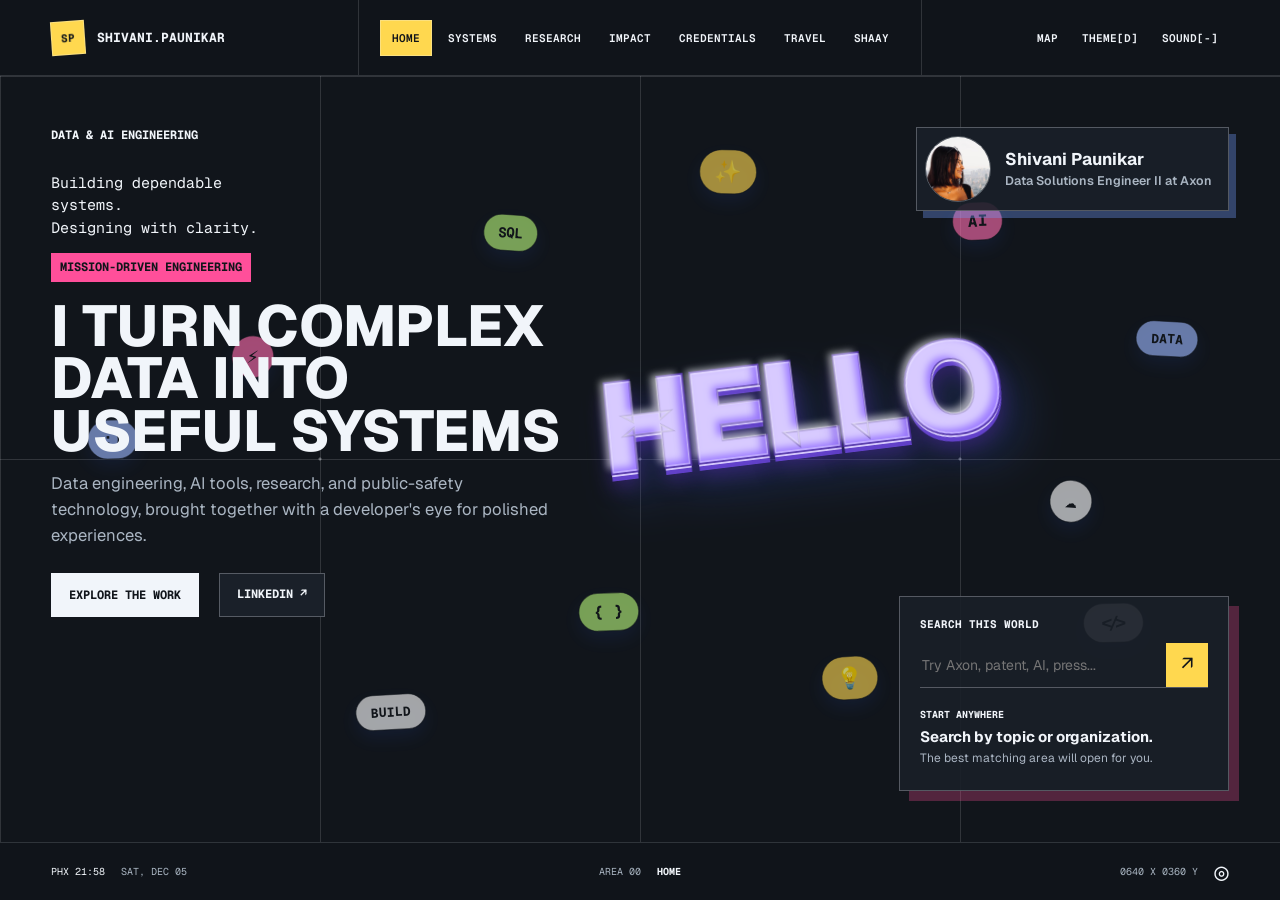
==== commit 73b8e02d: "Optimize transitions for Android devices" ====
--- a/index.html
+++ b/index.html
@@ -15,7 +15,7 @@
       href="https://fonts.googleapis.com/css2?family=Geist:wght@400;500;600;700;800;900&family=Geist+Mono:wght@500;600;700&display=swap"
       rel="stylesheet"
     />
-    <link rel="stylesheet" href="styles.css?v=44" />
+    <link rel="stylesheet" href="styles.css?v=45" />
   </head>
   <body class="dark">
     <header class="site-header">
@@ -405,6 +405,6 @@
       playsinline
       aria-hidden="true"
     ></audio>
-    <script src="script.js?v=44"></script>
+    <script src="script.js?v=45"></script>
   </body>
 </html>
--- a/styles.css
+++ b/styles.css
@@ -387,6 +387,14 @@
 
 .is-active .portal-core {
   animation: portalCorePulse 1220ms cubic-bezier(0.2, 0.75, 0.2, 1) both;
+}
+
+.android-device .innovation-transition::after {
+  box-shadow: none;
+}
+
+.android-device .portal-core i {
+  box-shadow: none;
 }
 
 @keyframes portalReveal {
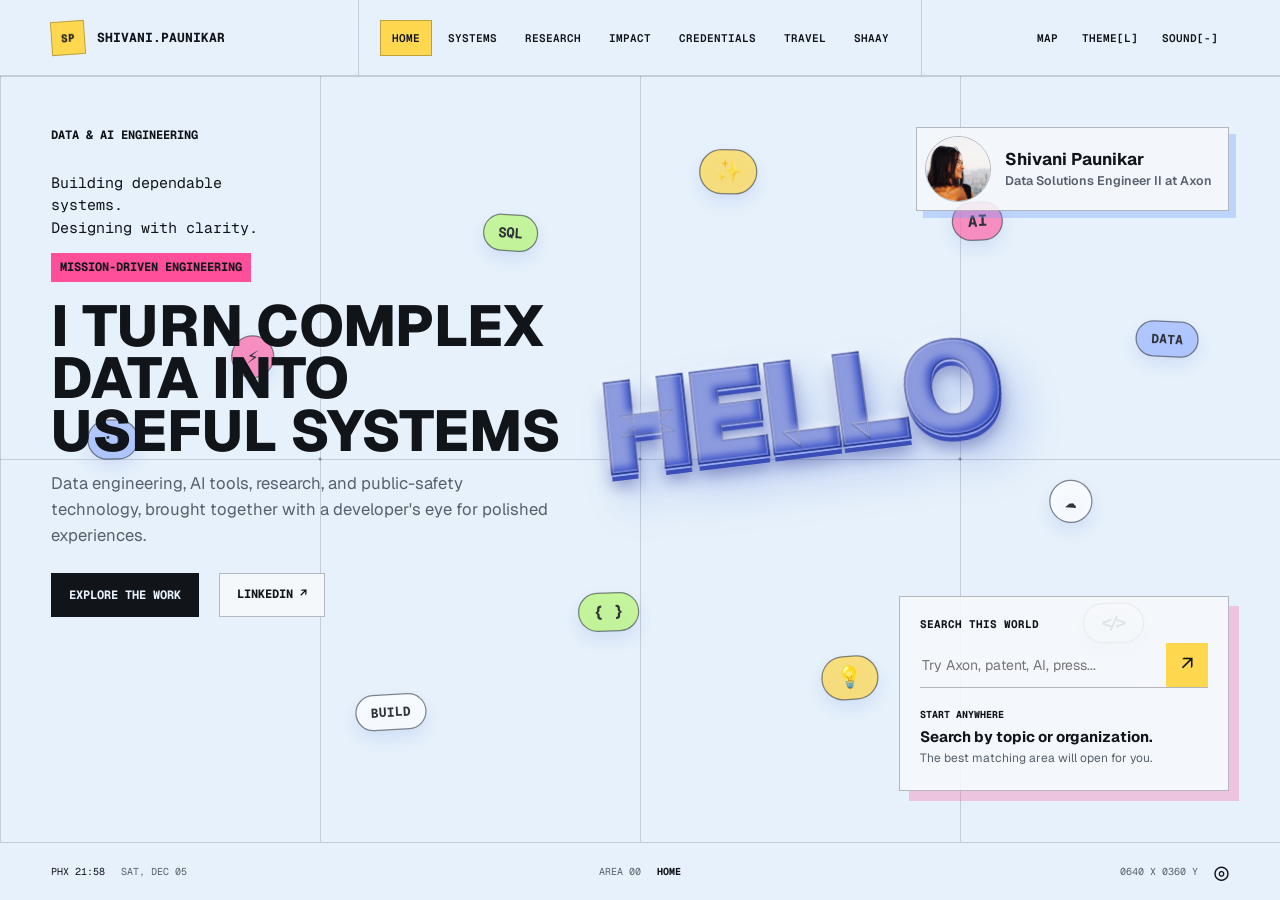
==== commit 5cd5cfb9: "Make light theme the default" ====
--- a/index.html
+++ b/index.html
@@ -3,7 +3,7 @@
   <head>
     <meta charset="UTF-8" />
     <meta name="viewport" content="width=device-width, initial-scale=1.0" />
-    <meta name="theme-color" content="#11151b" />
+    <meta name="theme-color" content="#dcecff" />
     <title>Shivani Paunikar | Data Engineering Portfolio</title>
     <meta
       name="description"
@@ -15,9 +15,9 @@
       href="https://fonts.googleapis.com/css2?family=Geist:wght@400;500;600;700;800;900&family=Geist+Mono:wght@500;600;700&display=swap"
       rel="stylesheet"
     />
-    <link rel="stylesheet" href="styles.css?v=45" />
+    <link rel="stylesheet" href="styles.css?v=46" />
   </head>
-  <body class="dark">
+  <body>
     <header class="site-header">
       <button class="brand scene-link" type="button" data-scene="home" aria-label="Go to home">
         <span class="brand-mark" aria-hidden="true">SP</span>
@@ -36,7 +36,7 @@
 
       <div class="utility-nav">
         <button class="map-toggle" type="button" aria-expanded="false" aria-controls="world-map">Map</button>
-        <button class="theme-toggle" type="button" aria-label="Change color theme">Theme[D]</button>
+        <button class="theme-toggle" type="button" aria-label="Change color theme">Theme[L]</button>
         <button class="sound-toggle" type="button" aria-pressed="false">Sound[-]</button>
       </div>
     </header>
@@ -405,6 +405,6 @@
       playsinline
       aria-hidden="true"
     ></audio>
-    <script src="script.js?v=45"></script>
+    <script src="script.js?v=46"></script>
   </body>
 </html>
